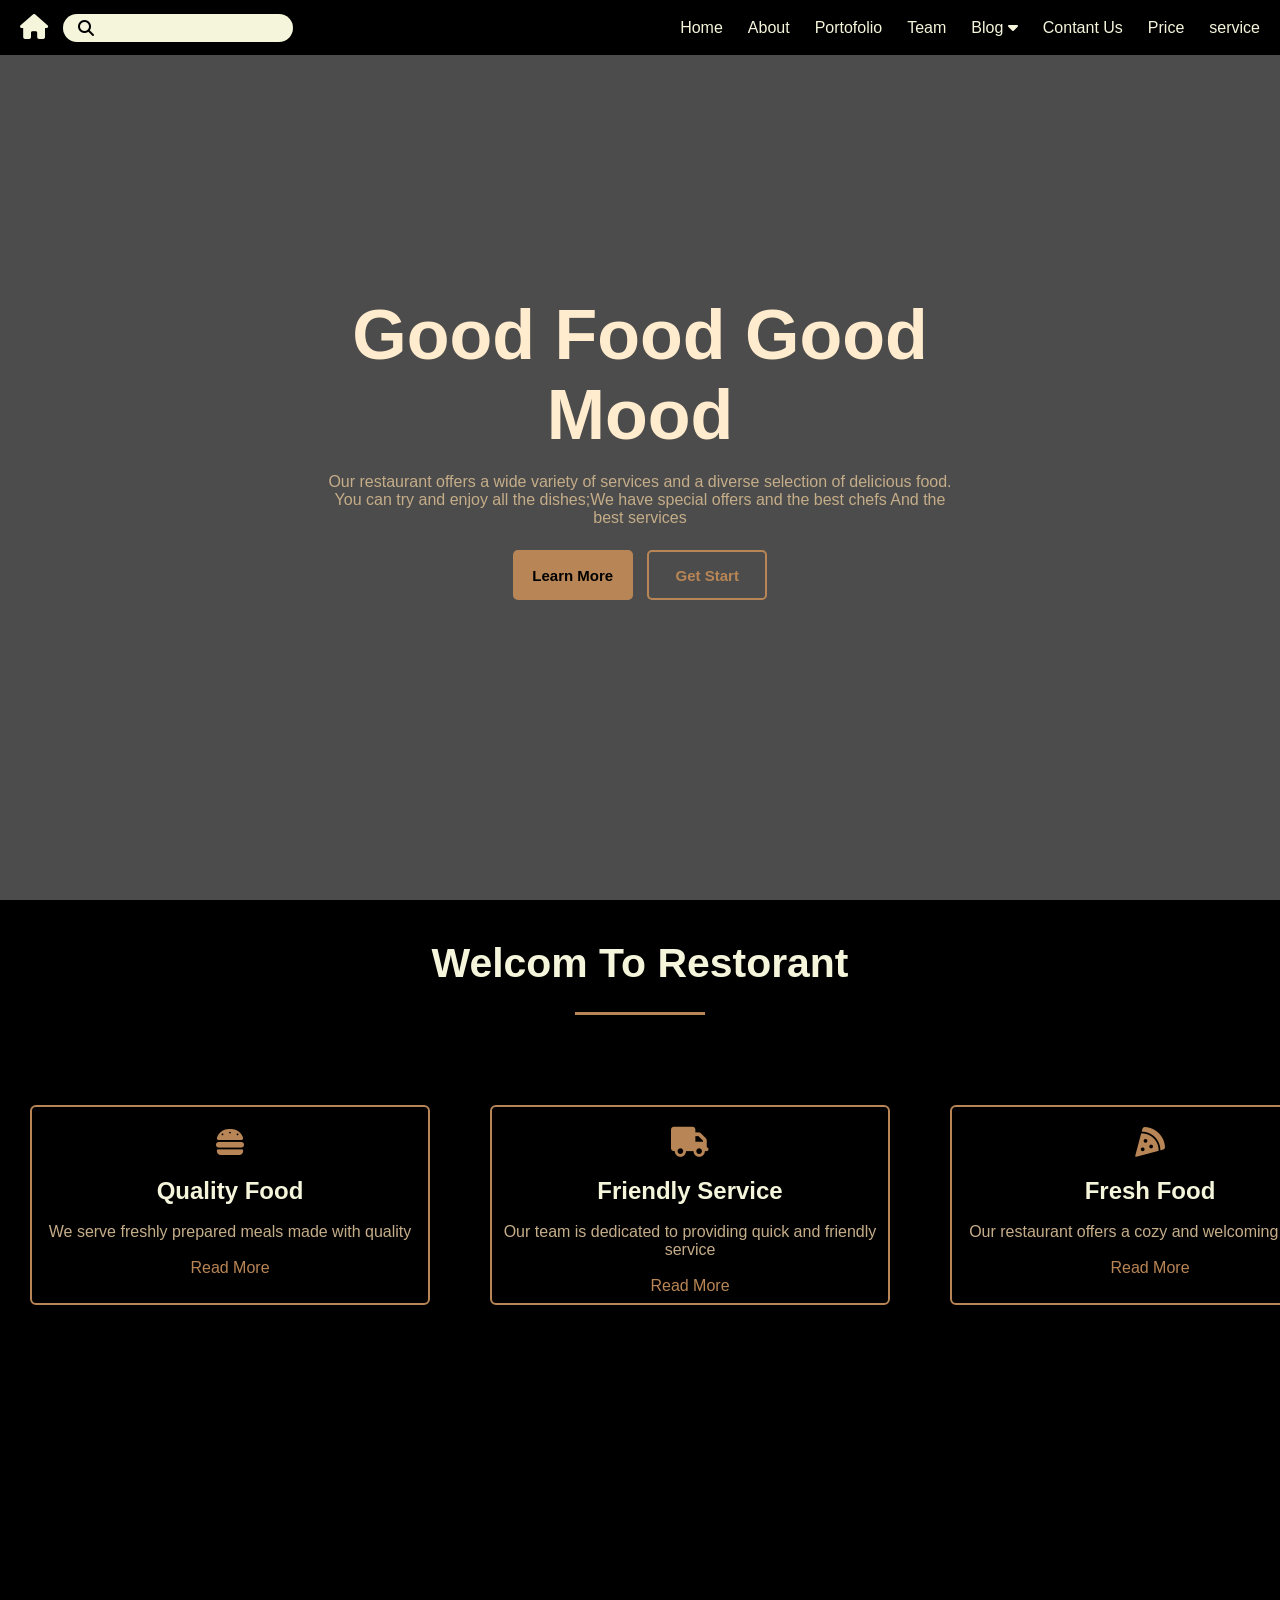
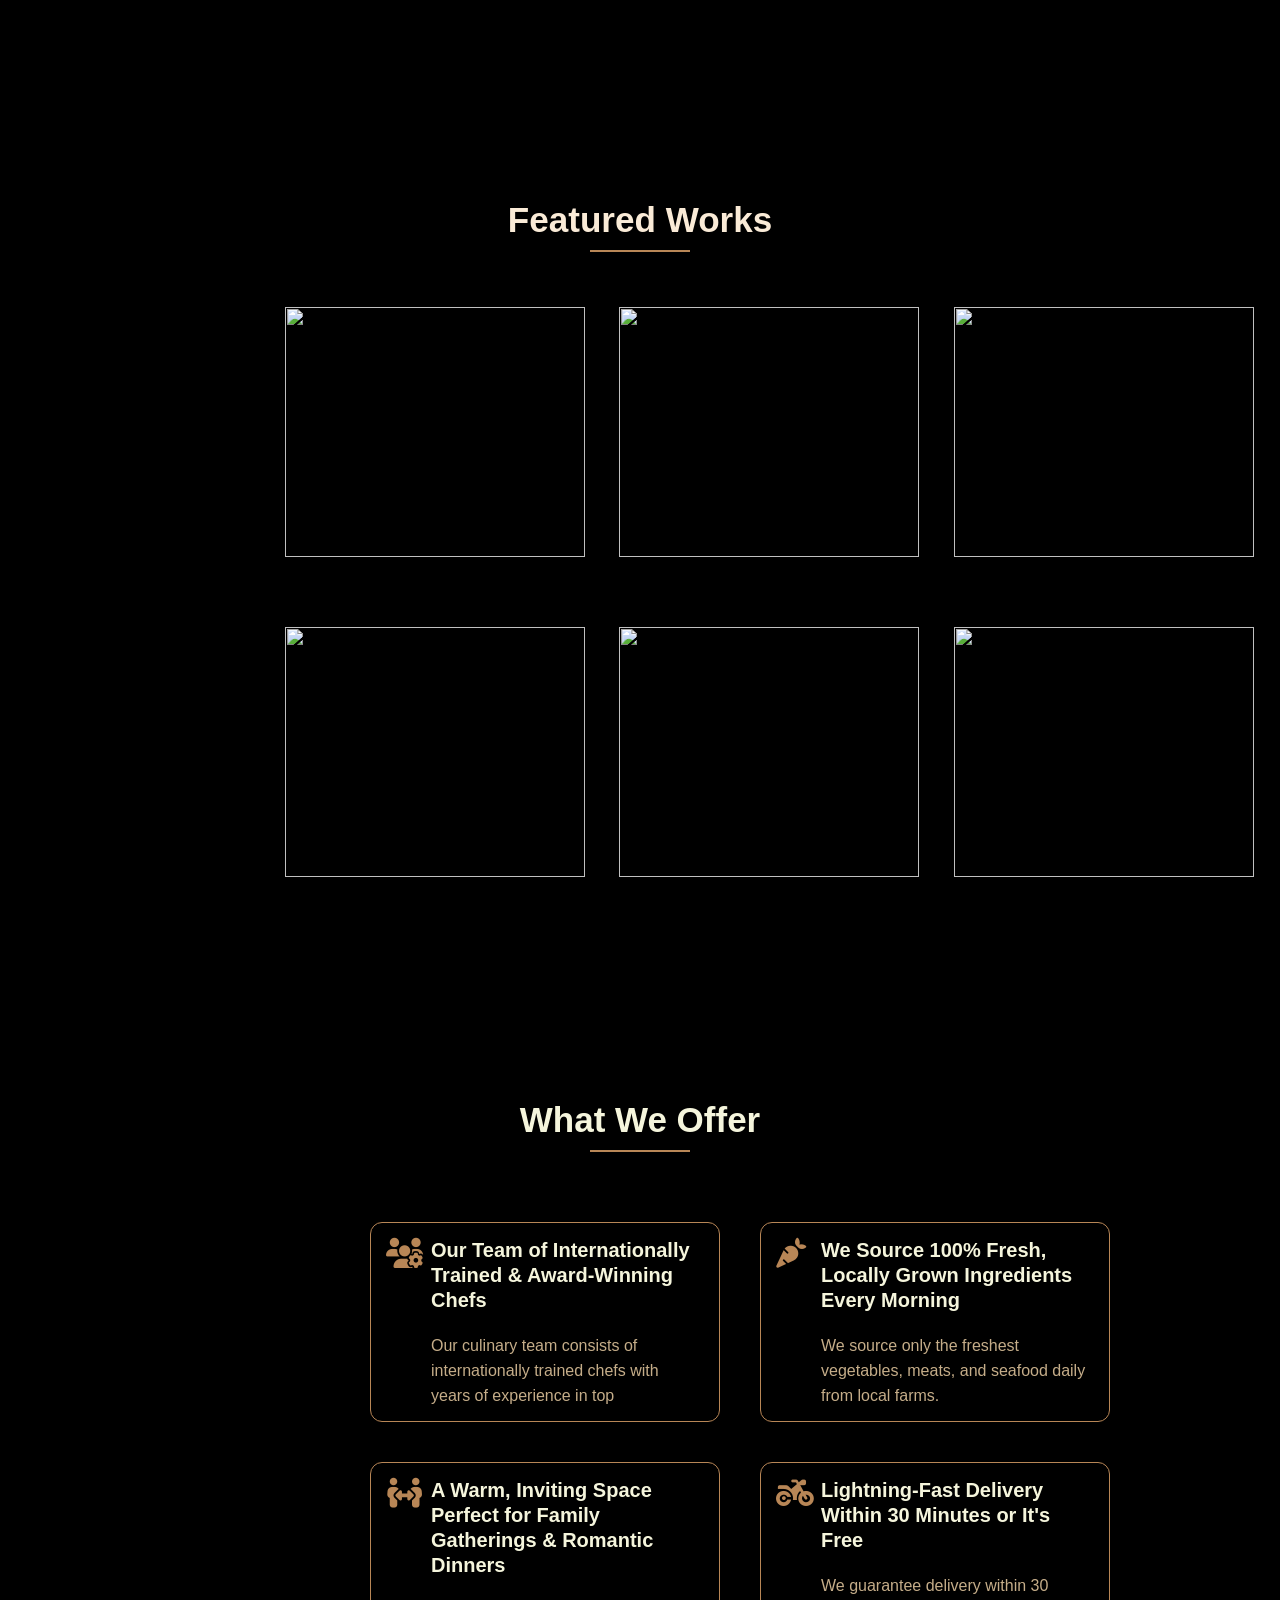
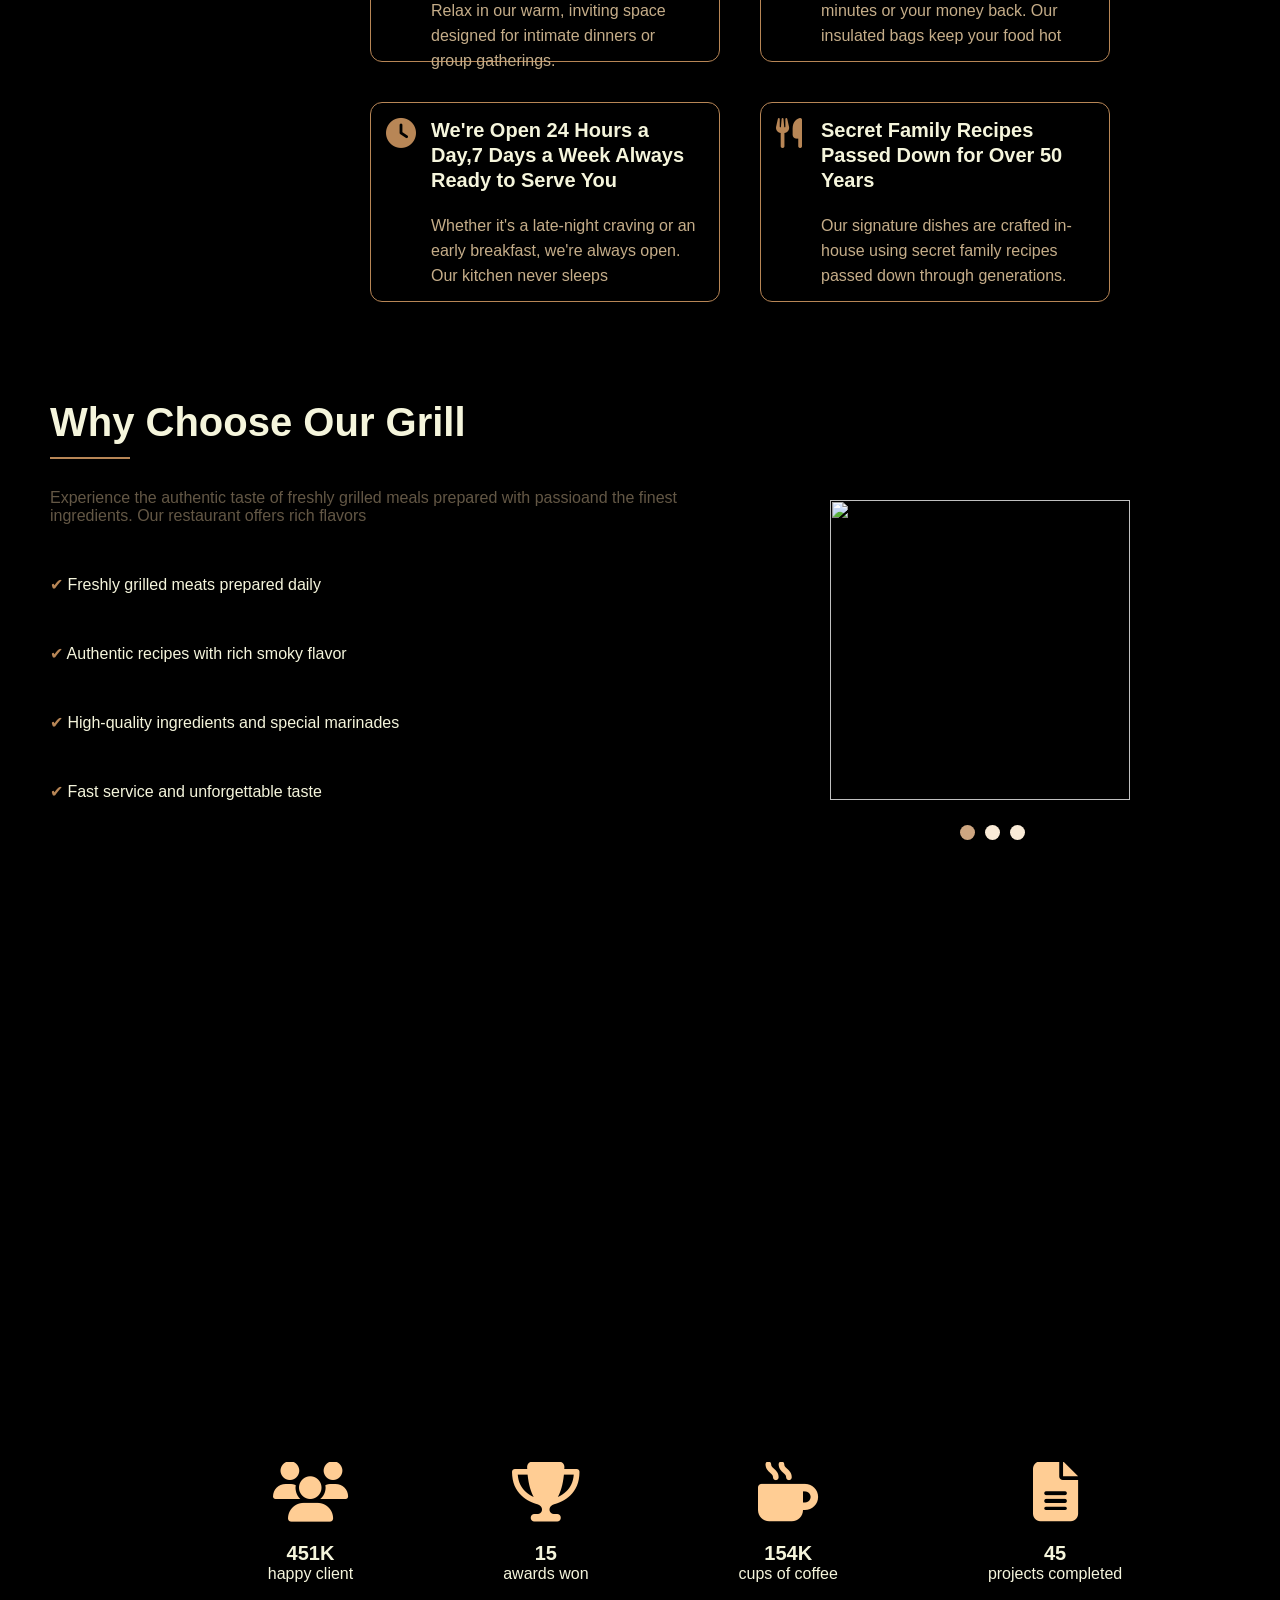
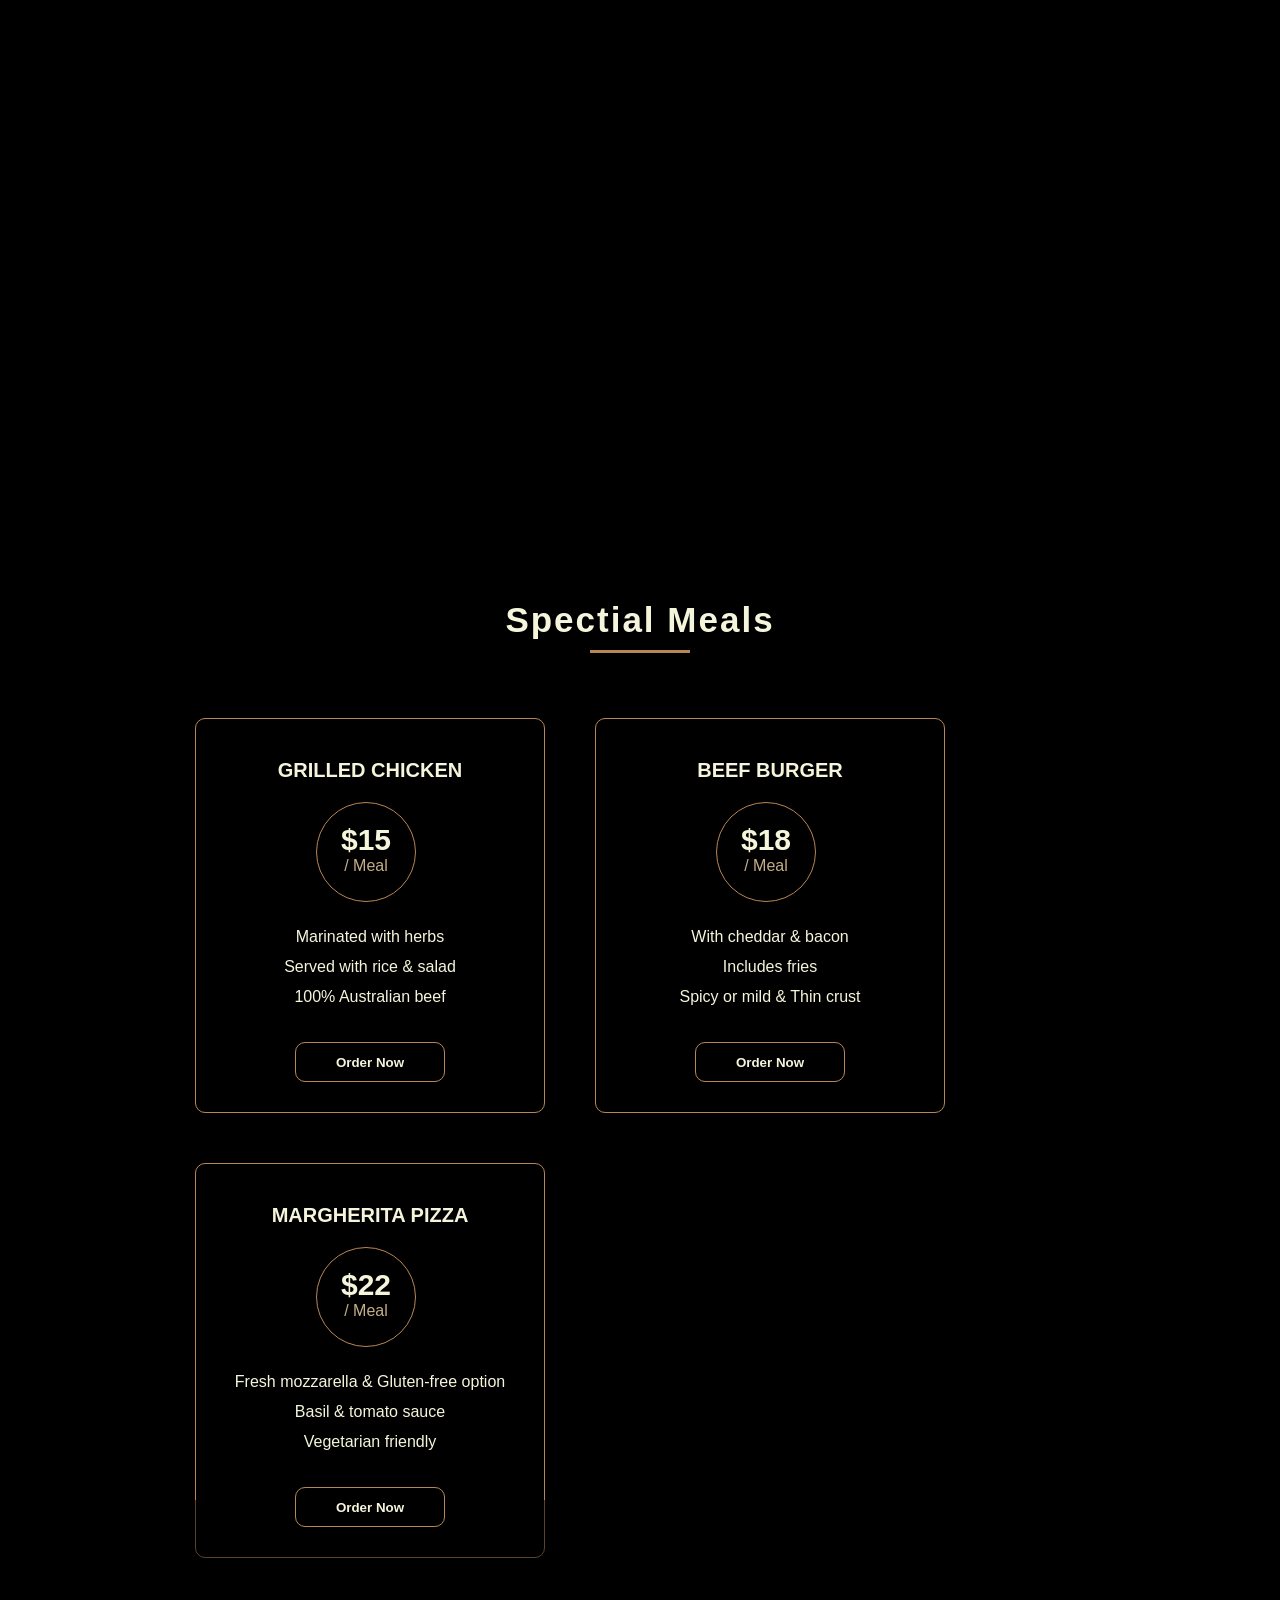
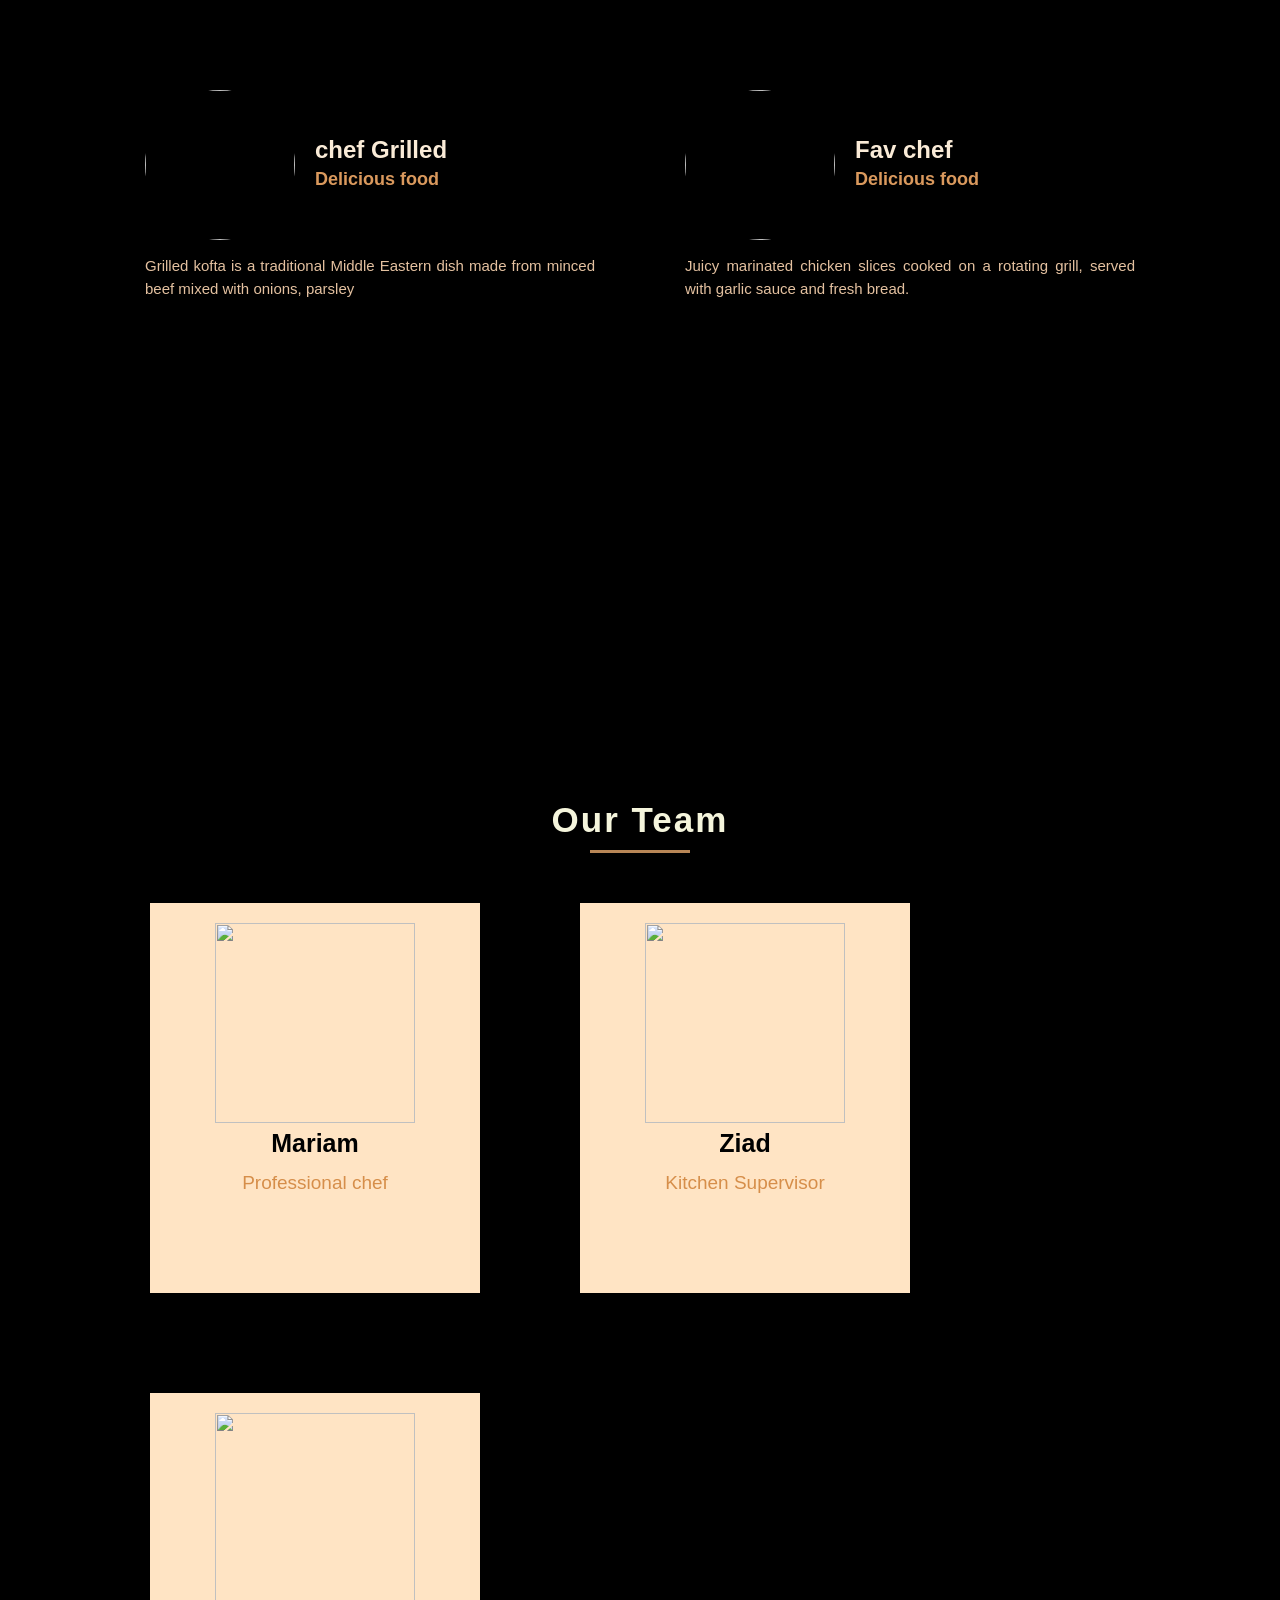
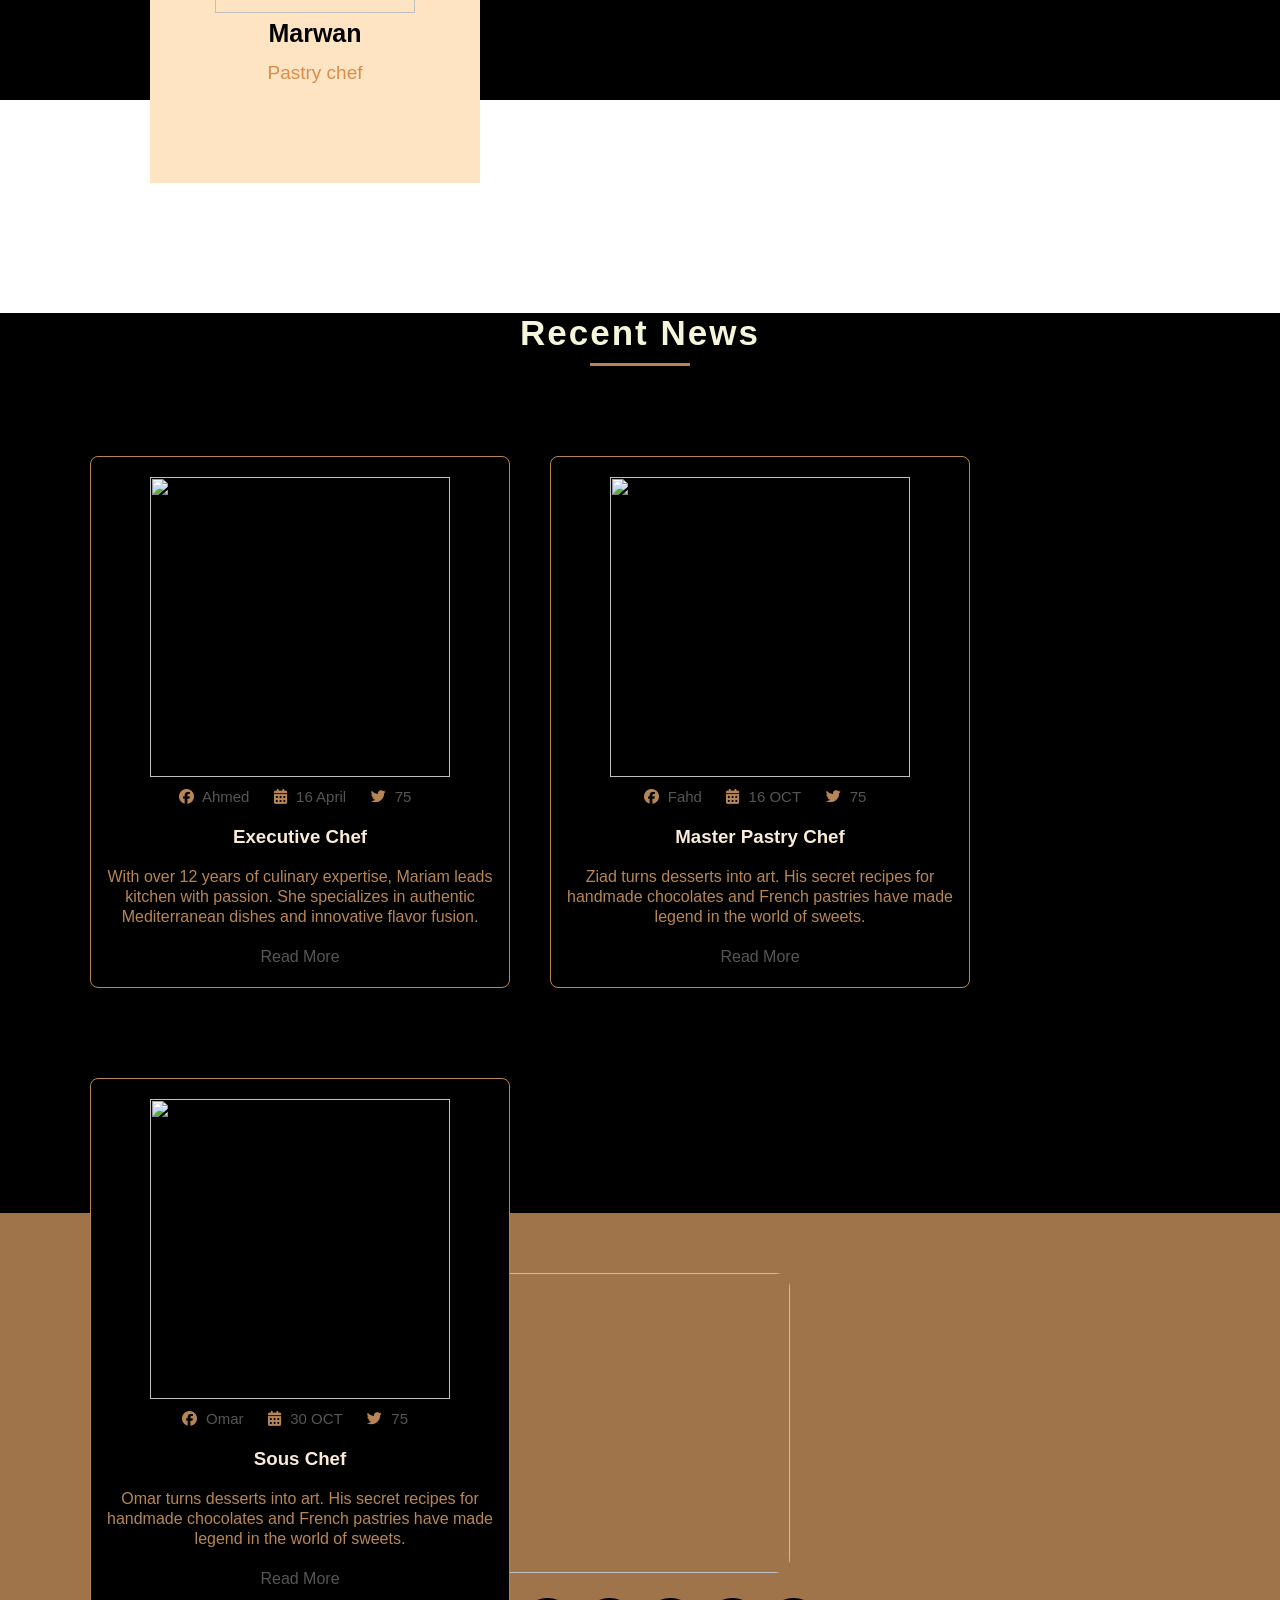
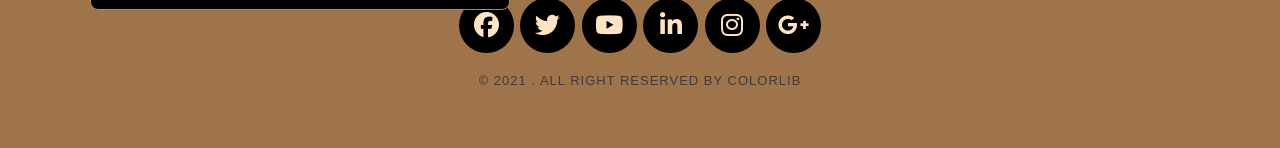
==== html.html @ d733d1db "Upload Project V.01" ====
<html>
<head>
    <meta charset="UTF-8">
    <link rel="stylesheet" href="style.css">
    <link rel="stylesheet" href="https://cdnjs.cloudflare.com/ajax/libs/font-awesome/6.5.0/css/all.min.css">
</head>
<body>
    <div class="header">
        <i id="icon-1" class="fa-solid fa-house icon1"></i>
        <div class="search-box">
            <i class="fa fa-search"></i>
            <input type="text">
        </div>          
    <ul class="ul-header">
       <li><a href="#">Home</a></li>
        <li><a href="#">About</a></li>
        <li><a href="#">Portofolio</a></li>
        <li><a href="#">Team</a></li>
        <li class="dropdown">
        <a href="#">Blog <i class="fa fa-caret-down"></i></a>
        <ul class="dropdown-menu">
            <li><a href="#">Scents History</a></li>
            <li><a href="#">Ingredients</a></li>
            <li><a href="#">Celebrity Picks</a></li>
        </ul>
        </li>
        <li><a href="#">Contant Us</a></li>
        <li><a href="#">Price</a></li>
        <li><a href="#">service</a></li>
    </ul>
    </div>         <!--/div header -->
    <!-- section-1 -->
     <div class="contaner">
        <div class="overlaye">
            <div class="contaner-heroimg">
            <h2 class="h2-heroimg">Good Food Good Mood</h2>
            <br>
            <p class="p-heroimg">Our restaurant offers a wide variety of services and a diverse selection of delicious food. You can try and enjoy all the dishes;We have special offers and the best chefs And the best services</p>
            <br>
            <button class="btn heroimg1">Learn More</button>
            <button class="btn heroimg2">Get Start</button>
       </div>     <!--/div overlaye-->
     </div>        <!--/div contaner-->
    <!-- section-2 -->
     <div class="welcom">
        <div class="welcom-h2">
        <h3>Welcom To Restorant</h3>
        </div>      <!--/div h2-->
        <div class="line"></div>
        <div class="welcom-parntes">
         <div class="welcom-Services">
            <i id="icon-welcom" class="fa-solid fa-burger"></i>
            <h2 class="welcom-Services-h2">Quality Food</h2>
            <br>
            <p class="Welcom-services-p1">We serve freshly prepared meals made with quality</p>
            <br>
            <p class="Welcom-services-p2">Read More</p>
        </div>

        <div class="welcom-Services">
            <i id="icon-welcom" class="fa-solid fa-truck"></i>
            <h2 class="welcom-Services-h2">Friendly Service</h2>
            <br>
            <p class="Welcom-services-p1">Our team is dedicated to providing quick and friendly service</p>
            <br>
            <p class="Welcom-services-p2">Read More</p>
        </div>

        <div class="welcom-Services">
            <i id="icon-welcom" class="fa-solid fa-pizza-slice"></i>
            <h2 class="welcom-Services-h2">Fresh Food</h2>
            <br>
            <p class="Welcom-services-p1">Our restaurant offers a cozy and welcoming where.</p>
            <br>
            <p class="Welcom-services-p2">Read More</p>
        </div>
        </div>    <!--/div parntes-->
     </div>         <!--/div welcom-->
     <!-- section-3 -->
    <div class="works">
        <div class="section-work-h3">
            <h3 class="work-h3">Featured Works</h3>
        </div>
        <div class="work-line"></div>
        <div class="part-work-img">
            <div class="card">
               <img class="work-img" src="../images/fod1.png">
               <div class="work-overlay">
                    <h3 class="h3">CATEGORY</h3>
                    <br>
                    <p class="work-p">Delicious food</p>
                    <br>
                    <div class="work-icon">
                         <i id="--work-icon" class="fa-regular fa-heart"></i>
                         <i  id="--work-icon" class="fa-brands fa-pinterest"></i>
                    </div>   <!--/div icon-->
               </div>        <!--/div overlay-->
             </div>          <!--/div card-->
        <div class="card">
               <img class="work-img" src="../images/fod3.png">
               <div class="work-overlay">
                    <h3 class="h3">CATEGORY</h3>
                    <br>
                    <p class="work-p">Delicious food</p>
                    <br>
                    <div class="work-icon">
                         <i id="--work-icon" class="fa-regular fa-heart"></i>
                         <i  id="--work-icon" class="fa-brands fa-pinterest"></i>
                    </div>   <!--/div icon-->
               </div>        <!--/div overlay-->
             </div>          <!--/div card-->
        <div class="card">
               <img class="work-img" src="../images/fod4.png">
               <div class="work-overlay">
                    <h3 class="h3">CATEGORY</h3>
                    <br>
                    <p class="work-p">Delicious food</p>
                    <br>
                    <div class="work-icon">
                         <i id="--work-icon" class="fa-regular fa-heart"></i>
                         <i  id="--work-icon" class="fa-brands fa-pinterest"></i>
                    </div>   <!--/div icon-->
               </div>        <!--/div overlay-->
             </div>          <!--/div card-->
            <div class="card">
               <img class="work-img" src="../images/fod10.png">
               <div class="work-overlay">
                    <h3 class="h3">CATEGORY</h3>
                    <br>
                    <p class="work-p">Delicious food</p>
                    <br>
                    <div class="work-icon">
                         <i id="--work-icon" class="fa-regular fa-heart"></i>
                         <i  id="--work-icon" class="fa-brands fa-pinterest"></i>
                    </div>   <!--/div icon-->
               </div>        <!--/div overlay-->
             </div>          <!--/div card-->
            <div class="card">
               <img class="work-img" src="../images/fod8.png">
               <div class="work-overlay">
                    <h3 class="h3">CATEGORY</h3>
                    <br>
                    <p class="work-p">Delicious food</p>
                    <br>
                    <div class="work-icon">
                         <i id="--work-icon" class="fa-regular fa-heart"></i>
                         <i  id="--work-icon" class="fa-brands fa-pinterest"></i>
                    </div>   <!--/div icon-->
               </div>        <!--/div overlay-->
             </div>          <!--/div card-->
          <div class="card">
               <img class="work-img" src="../images/fod5.png">
               <div class="work-overlay">
                    <h3 class="h3">CATEGORY</h3>
                    <br>
                    <p class="work-p">Delicious food</p>
                    <br>
                    <div class="work-icon">
                         <i id="--work-icon" class="fa-regular fa-heart"></i>
                         <i  id="--work-icon" class="fa-brands fa-pinterest"></i>
                    </div>   <!--/div icon-->
               </div>        <!--/div overlay-->
             </div>          <!--/div card-->
        </div>          <!--/div part work img-->
    </div>
    <!--section-4-->
    <div class="section-offer">
        <div class="off-tittle">
            <h3 class="off-h3">What We Offer</h3>
        </div>   
        <div class="work-line"></div>
        <div class="off-hero">
            <div class="off-div">
                <div class="ex-icon">
                <i id="off-icon" class="fas fa-carrot icon"></i>
                </div>
                <div class="ex-tex">
                <h3 class="-off-h3">We Source 100% Fresh, Locally Grown Ingredients Every Morning</h3>
                <p class="Welcom-services-p1 off">We source only the freshest vegetables, meats, and seafood daily from local farms.</p>
                </div>
            </div>
            <div class="off-div">
                <div class="ex-icon">
               <i id="off-icon" class="fas fa-users-cog"></i>
                </div>
                <div class="ex-tex">
                <h3 class="-off-h3" >Our Team of Internationally Trained & Award-Winning Chefs</h3>
                <p class="Welcom-services-p1 off">Our culinary team consists of internationally trained chefs with years of experience in top </p>
                </div>
            </div>
            <div class="off-div">
                <div class="ex-icon">
                <i id="off-icon" class="fas fa-motorcycle icon"></i>
                </div>
                 <div class="ex-tex">
                <h3 class="-off-h3">Lightning-Fast Delivery Within 30 Minutes or It's Free</h3>
                <p class="Welcom-services-p1 off">We guarantee delivery within 30 minutes or your money back. Our insulated bags keep your food hot</p>
                </div>
            </div>
            <div class="off-div">
                <div class="ex-icon">
                <i id="off-icon" class="fas fa-people-arrows icon"></i>
                </div>
                 <div class="ex-tex">
                <h3 class="-off-h3"  >A Warm, Inviting Space Perfect for Family Gatherings & Romantic Dinners</h3>
                <p class="Welcom-services-p1 off">Relax in our warm, inviting space designed for intimate dinners or group gatherings.</p>
                </div>
            </div>
            <div class="off-div">
                <div class="ex-icon">
                <i id="off-icon" class="fas fa-utensils icon"></i>
                </div>
                <div class="ex-tex">
                <h3 class="-off-h3">Secret Family Recipes Passed Down for Over 50 Years</h3>
                <p class="Welcom-services-p1 off">Our signature dishes are crafted in-house using secret family recipes passed down through generations.</p>
                </div>
            </div>
            <div class="off-div">
                <div class="ex-icon">
                <i id="off-icon" class="fas fa-clock icon"></i>
                </div>
                 <div class="ex-tex">
                <h3 class="-off-h3">We're Open 24 Hours a Day,7 Days a Week Always Ready to Serve You</h3>
                <p class="Welcom-services-p1 off">Whether it's a late-night craving or an early breakfast, we're always open. Our kitchen never sleeps</p>
                </div>
            </div>
        </div>      <!--/div hero-->
    </div>      <!--/div section-off-->
    <!-- section 5  -->
     <div class="section-5">
        <div class="why">
            <h2 class="why-h2">Why Choose Our Grill</h2>
        <div class="why-line"></div>
        </div>
        <div class="why-cont">
            <div class="div-why-p">
            <p class="why-p">Experience the authentic taste of freshly grilled meals prepared with passioand the finest ingredients. Our restaurant offers rich flavors</p>
            </div>
            <div class="div-why-ul">
            <ul class="why-ul">
                <li class="i-check"><span class="check">✔</span> Freshly grilled meats prepared daily</li>
                <li class="i-check"><span class="check">✔</span> Authentic recipes with rich smoky flavor</li>
                <li class="i-check" ><span class="check">✔</span> High-quality ingredients and special marinades</li>
                <li class="i-check"><span class="check">✔</span> Fast service and unforgettable taste</li>
            </ul>
            </div>
        </div>      <!--/div why-cont-->
        </div>    <!--/div why-cont-->
        <div class="why--img">
            <img class="why-img" src="../images/ChatGPT Image Mar 14, 2026, 04_01_32 PM.png">
            <div class="ball">
                <div class="small-pall"></div>
                <div class="small-pall"></div>
                <div id="ball-1" class="small-pall"></div>
        </div>
     </div>    <!-- /div section 5-->
     <!-- section-6 -->
 <div class="section-6">
    <div class="contaner-section-6">
        <div class="overlay-6">
        <div class="big-6">
        <div class="small-div-section-6">
            <i id="icon-6" class="fa-solid fa-users"></i>
            <h3 class="h3-6">451K</h3>
            <p class="p-6">happy client</p>
        </div>
        <div class="small-div-section-6">
           <i id="icon-6" class="fa-solid fa-trophy"></i> 
           <h3 class="h3-6">15</h3>
           <p class="p-6">awards won</p>
        </div>
        <div class="small-div-section-6">
            <i id="icon-6" class="fa-solid fa-mug-hot"></i>
            <h3 class="h3-6">154K</h3>
            <p class="p-6">cups of coffee</p>
        </div>
        <div class="small-div-section-6">
            <i  id="icon-6" class="fa-solid fa-file-lines"></i>
            <h3 class="h3-6">45</h3>
            <p class="p-6">projects completed</p>
        </div>
        </div>
        </div>      <!--overlay6-->
    </div>
 </div>     <!--/div section-6-->
<!-- section-7 -->
 <div class="section-7">
    <div class="h2-section7">
        <h2 class="--h2--section7">Spectial Meals</h2>
    </div>
    <div class="line-section7"></div>
    <div class="contaner-section7">
        <div class="div-contaner-section7">
            <div class="overlay7">
            <h3 class="h3-section7">Grilled Chicken</h3>
            <div class="price"><h4>$15</h4> <span class="span-price">/ Meal</span></div>
            <ul class="ul-section7">
                <li class="li-section7">Marinated with herbs</li>
                 <li class="li-section7">Served with rice & salad</li>
                <li class="li-section7">100% Australian beef</li>
            </ul>
            <button class="btn-section7">Order Now</button>
        </div>
        </div>

        <div class="div-contaner-section7">
            <div class="overlay7">
            <h3 class="h3-section7">Beef Burger</h3>
            <div class="price"><h4>$18 </h4><span class="span-price">/ Meal</span></div>
            <ul class="ul-section7">
                <li class="li-section7">With cheddar & bacon</li>
                <li class="li-section7">Includes fries</li>
                <li class="li-section7">Spicy or mild & Thin crust</li>
            </ul>
            <button class="btn-section7">Order Now</button>
        </div>
        </div>

         <div class="div-contaner-section7">
            <div class="overlay7">
            <h3 class="h3-section7">Margherita Pizza</h3>
            <div class="price"><h4>$22</h4><span class="span-price">/ Meal</span></div>
            <ul class="ul-section7">
                <li class="li-section7">Fresh mozzarella & Gluten-free option</li>
                <li class="li-section7">Basil & tomato sauce</li>
                <li class="li-section7">Vegetarian friendly</li>
            </ul>
            <button class="btn-section7">Order Now</button>
        </div>
        </div>
        </div>
   </div>    <!--/div section 7-->
        <!-- section 8 -->
        <div class="section-8">
            <div class="contaner-8">
                <div class="overlay-6">
                    <div class="small-div8">
                        <div class="card-header">
                        <div class="div-img">
                            <img class="img-8" src="../images/Gemini_Generated_Image_1qfexj1qfexj1qfe.png">
                        </div>
                        <div class="head-small-div8">
                            <h2 class="h2-8">chef Grilled</h2>
                            <h3 class="h3-8">Delicious food</h3>
                        </div>
                        </div>
                        <div class="p-8">
                            Grilled kofta is a traditional Middle Eastern dish made from minced beef mixed with onions, parsley
                        </div>
                    </div>    <!--small-div-8-->

                    <div class="small-div8">
                        <div class="card-header">
                        <div class="div-img">
                            <img class="img-8" src="../images/Gemini_Generated_Image_9or1se9or1se9or1.png">
                        </div>
                        <div class="head-small-div8">
                            <h2 class="h2-8">Fav chef</h2>
                            <h3 class="h3-8">Delicious food</h3>
                        </div>
                        </div>
                        <div class="p-8">
                            Juicy marinated chicken slices cooked on a rotating grill, served with garlic sauce and fresh bread.
                        </div>
                    </div>    <!--small-div-8-->
                </div> <!--overlay-->
            </div>  <!--contaner-->
         </div>            <!--/div section 8-->
<!-- /////////////////////////////////////////////////////صsection-9///////////////////////////////////////////////////////// -->
         <div class="section-9">
            <div class="h2-section7">
        <h2 class="--h2--section7">Our Team</h2>
    </div>
    <div class="line-section7"></div>

    <div class="cotaner-section-9">
        <div class="small-div-section9">
            <div class="img-section9">
                <img  src="../images/shf1.png" width="200px">
                <h3 class="h3-section9">Mariam</h3>
                <p class="p-section9">Professional chef</p>
                </div>
                <div class="big-div-icon">
                <div class="div-icon-team">
                <i id="icon-team"class="fa-brands fa-square-facebook"></i>
                </div>
                <div class="div-icon-team">
                 <i  id="icon-team"class="fa-brands fa-square-instagram"></i>
                </div>
                <div class="div-icon-team">
                <i  id="icon-team" class="fa-brands fa-linkedin"></i>
                </div>          <!--/div-icon-->
                </div>
            </div>
        
        <div class="small-div-section9">
            <div class="img-section9">
                <img src="../images/sef2.png" width="200px">
                <h3 class="h3-section9">Ziad</h3>
                <p class="p-section9">Kitchen Supervisor</p>
                </div>
                <div class="big-div-icon">
                <div class="div-icon-team">
                <i id="icon-team"class="fa-brands fa-square-facebook"></i>
                </div>
                <div class="div-icon-team">
                 <i  id="icon-team"class="fa-brands fa-square-instagram"></i>
                </div>
                <div class="div-icon-team">
                <i  id="icon-team" class="fa-brands fa-linkedin"></i>
                </div>          <!--/div-icon-->
                </div>
            </div>
        

        <div class="small-div-section9">
            <div class="img-section9">
                <img src="../images/sef3.png" width="200px">
                <h3 class="h3-section9">Marwan</h3>
                <p class="p-section9">Pastry chef</p>
                </div>
                <div class="big-div-icon">
                <div class="div-icon-team">
                <i id="icon-team"class="fa-brands fa-square-facebook"></i>
                </div>
                <div class="div-icon-team">
                <i  id="icon-team"class="fa-brands fa-square-instagram"></i>
                </div>
                <div class="div-icon-team">
                <i  id="icon-team" class="fa-brands fa-linkedin"></i>
                </div>          <!--/div-icon-->
                </div>
            </div>
            </div>
            <!-- ///////////////////////////////////sec-10///////////////////////// -->
            <div class="section-10">
                <div class="space">
                 <div class="h2-section7">
                    <h2 class="--h2--section7">Recent News</h2>
                 </div>
                <div class="line-section7"></div>
                </div>
                <div class="contner10">
                <div class="smalldiv-section10">
                    <div class="img-section10">
                        <img src="../images/chef-cooking-kitchen-while-wearing-professional-attire.jpg" width="300px"> </div>
                    <div class="line-content">
                        <span class="item">
                        <i class="fa-brands fa-facebook"></i>
                        Ahmed
                        </span>
                        <span class="item">
                        <i class="fa-solid fa-calendar-days"></i>
                         16 April
                        </span>
                        <span class="item">
                        <i class="fa-brands fa-twitter"></i>
                        75
                        </span>
                        </div>      
                    <h3 class="h3-div10">Executive Chef</h3>
                    <p class="bio-text"> With over 12 years of culinary expertise, Mariam leads kitchen with passion. 
                    She specializes in authentic Mediterranean dishes and innovative flavor fusion.
                    </p>
                    <p class="read">Read More</p>
                    </div>       <!--smalldiv-section10-->
                    <div class="smalldiv-section10">
                    <div class="img-section10">
                        <img src="../images/portrait-man-smiling-kitchen.jpg"width="300px"> </div>
                    <div class="line-content">
                        <span class="item">
                        <i class="fa-brands fa-facebook"></i>
                        Fahd
                        </span>
                        <span class="item">
                        <i class="fa-solid fa-calendar-days"></i>
                         16 OCT
                        </span>
                        <span class="item">
                        <i class="fa-brands fa-twitter"></i>
                        75
                        </span>
                        </div>      
                    <h3 class="h3-div10">Master Pastry Chef</h3>
                    <p class="bio-text">Ziad turns desserts into art. His secret recipes for handmade chocolates 
                    and French pastries have made legend in the world of sweets.
                    </p>
                    <p class="read">Read More</p>
                    </div>       <!--smalldiv-section10-->
                     <div class="smalldiv-section10">
                    <div class="img-section10">
                        <img src="../images/end.png" width="300px"> </div>
                    <div class="line-content">
                        <span class="item">
                        <i class="fa-brands fa-facebook"></i>
                        Omar
                        </span>
                        <span class="item">
                        <i class="fa-solid fa-calendar-days"></i>
                         30 OCT
                        </span>
                        <span class="item">
                        <i class="fa-brands fa-twitter"></i>
                        75
                        </span>
                        </div>      
                    <h3 class="h3-div10">Sous Chef</h3>
                    <p class="bio-text">Omar turns desserts into art. His secret recipes for handmade chocolates 
                    and French pastries have made legend in the world of sweets.
                    </p>
                    <p class="read">Read More</p>
                    </div>       <!--smalldiv-section10-->
                    </div>  <!--contner10-->
            </div>           <!--/div section-10-->
<!-- //////////////////////////////////////////////////section-11//////////////////////// -->
        <div class="end-of-section">
            <div class="final-div">
            <img  class="final" src="../images/final.png" width="300px">
            <br>
            <div class="big-final-div-icon">
            <div class="div-icon-final">
            <i id="final-icon" class="fa-brands fa-facebook"></i></div>
            <div class="div-icon-final">
            <i  id="final-icon"class="fa-brands fa-twitter footer-icon"></i></div>
            <div class="div-icon-final">
            <i  id="final-icon" class="fa-brands fa-youtube footer-icon"></i></div>
            <div class="div-icon-final">
            <i  id="final-icon" class="fa-brands fa-linkedin-in footer-icon"></i></div>
            <div class="div-icon-final">
            <i  id="final-icon"class="fa-brands fa-instagram footer-icon"></i></div>
            <div class="div-icon-final">
            <i  id="final-icon" class="fa-brands fa-google-plus-g footer-icon"></i></div>
            </div>
            <p class="final-p">© 2021 . all right reserved by colorlib</p>
            </div>
        </div>
    </body>
</html>
---- style.css ----
*{
    margin:0;
    padding: 0;
    box-sizing: border-box;}
body{
font-family: 'Franklin Gothic Medium', 'Arial Narrow', Arial, sans-serif;}
.search-box{
    display: flex;
    align-items: center;
    padding: 6px 15px;
    border-radius: 25px;
    background-color:beige;
    width: 230px;
    margin-right: 20px;}
.search-box i{
color: #000;
margin-right: 10px;}
.search-box input{
border: none;
outline: none;
background-color:beige;
width: 100%;
font-size: 14px;}
.header{
    width: 100%;
    height: 55px;
    background-color:black;
    display: flex;
    align-items: center;
    padding: 0 20px;
    position: fixed;
    top: 0;
    left: 0;
    z-index: 1000;}
#icon-1 {
    font-size: 25px;
    color: beige;          
    margin-right: 15px;     }
.ul-header{
    list-style: none;
    display: flex;
    gap: 25px;
    margin-left: auto;}
li{
   margin: 0;
    float: none;
    margin-top:0;
    color: beige;
    font-size: 16px;
    cursor: pointer;}
.ul-header li a {
    color: beige;
    text-decoration: none;
    font-size: 16px;
    position: relative;
    padding-bottom: 5px;
    transition: color 0.3s;}
 .ul-header  li a::after {
    content: '';
    position: absolute;
    bottom: 0;
    left: 0;
    width: 0%;
    height: 2px;
    background-color: bisque;
    transition: width 0.3s ease;}
.ul-header li a:hover::after {
    width: 100%;}
.dropdown {
    position: relative;}
.dropdown-menu {
    position: absolute;
    top: 100%; 
    left: 0;
    background-color: black; 
    list-style: none;
    min-width: 160px;
    padding: 10px 0;
    border-radius: 5px;
   display: none; 
    z-index: 999;}
.dropdown:hover .dropdown-menu {
    display: block;}
.dropdown-menu li {
    padding: 8px 15px;
    width: 100%;}
.dropdown-menu li a {
    color: blanchedalmond; 
    font-size: 14px;
    display: block;
    transition: 0.2s;}
.dropdown-menu li a:hover {
        padding-left: 5px; }
/* ////////////////////////////////////////////////////////////////// */
.contaner{
    width: 100%;
    height: 100vh;
    background-image: url(../images/fod2.png);
    background-repeat: no-repeat;
    position: relative;
    background-size: cover;}
.overlaye{
    position:absolute;
    background-color: rgba(0, 0, 0, 0.7);
    height: 100vh;
    width: 100%;
    position: relative;}
.contaner-heroimg{
    position: absolute;
    top: 50%;
    left: 50%;
    transform: translate(-50%,-50%);
    text-align: center;}
.h2-heroimg{ color:blanchedalmond ;
    font-weight: bold;
    font-size: 70px;}
.p-heroimg{
    color: rgb(197, 173, 137);}
.btn{
    height: 50px;
    width: 120px;
    font-size: 15px;
    border-radius: 5px;
    margin:5px;
    font-weight: bold;}
.heroimg1{
    background-color: rgb(184, 134, 86);
    border: none;}
.heroimg2{
    background: none;
    border: 2px solid rgb(184, 134, 86);
    color:rgb(184, 134, 86) ;}
.btn:hover{
    opacity:0.7;
    cursor: pointer;}
/* ////////////////////////////////////////////////////////////////////////////////// */
.welcom{
    background-color: #000;
    height: 100vh;}
.welcom-h2{
    color:beige ;
    font-size: 35px;
    text-align: center;
   padding: 40px;}
.line{
    height: 3px;
    background-color:rgb(184, 134, 86) ;
    width: 130px;
    margin: auto;
    margin-top: -15px;}
.welcom-parntes{
    overflow: auto;
    margin: auto;
    width: 1380px;
    margin-top: 60px;}
.welcom-Services{
    background-color: black;
    width: 400px;
    height: 200px;
    float: left;
    margin: 30px;
    text-align: center;
    padding-top: 20px;
    border: 2px solid rgb(184, 134, 86);
    border-radius: 6px;
    position: relative;}
#icon-welcom{
    font-size: 30px;
    color:rgb(184, 134, 86);}
.welcom-Services:hover #icon-welcom{
    color:beige;}
.welcom-Services:hover .Welcom-services-p1 {
    color: #000;}
.welcom-Services:hover .Welcom-services-p2{
    color: antiquewhite;}
.welcom-Services-h2{
    padding-top: 20px;
    color: beige;}
.Welcom-services-p1{
    color: rgb(197, 173, 137);}
.Welcom-services-p2{
    color:rgb(184, 134, 86);}
.welcom-Services::after {
    content: "";
    width: 0;
    height: 0;
    top: 0;
    left: 0;
    position: absolute;
    background-color:rgb(184, 134, 86);
    opacity: 0.5;
    transition: width 1s, height 1s;   }
.welcom-Services:hover::after{
    width: 100%;
    height: 100%;}
.welcom-Services:hover{
    border: 2px solid black;
    border-radius: 2px;}
.welcom-Services #icon-welcom,
.welcom-Services .welcom-Services-h2,
.welcom-Services .Welcom-services-p1,
.welcom-Services .Welcom-services-p2 {
    position: relative;
    z-index: 2;  }
.welcom-Services::after {
    z-index: 1;  }
/* ///////////////////////////////////////////////////////////////////////////////////////////////// */
.works{
    width: 100%;
    height: 100vh;
    background-color:black ;}
.section-work-h3{
    color: antiquewhite;
    font-size: 30px;
    text-align: center;}
.work-line{
    width: 100px;
    height: 1.8px;
    margin: auto;
    background-color:rgb(184, 134, 86) ;
   margin-top: 10px;}
.part-work-img{
    width: 80%;
    margin-left: 250px;
    margin-top: 20px;}
.work-img{
    width: 300px;
    height: 250px;
    margin:20px;}
.card{
    position: relative;
    width: 300px;
    display: inline-block;
    margin: 15px;}
.card .work-img{
    width: 100%;
    display:block;}
.work-overlay{
    position: absolute;
    top: 0;
    left: 0;
    width: 100%;
    height: 100%;
    background-color: rgba(0,0,0,0.6);
    color: beige;
    display: flex;
    flex-direction: column;
    justify-content: center;
    align-items: center;
    text-align: center;
    opacity: 0;
    transition: 0.4s;
    margin-left: 20px;}
.h3{
    font-size: 30px;}
.card:hover .work-overlay{
    opacity: 1;}
.card:hover .work-overlay{
    opacity: 1;}
.work-icon{
    margin-top: 10px;}
.work-icon #--work-icon{
    background: beige;
    color: black;
    padding: 8px;
    border-radius: 5px;}
/* /////////////////////////////////////////////////// */
.section-offer{
    height: 100vh;
    width: 100%;
    background-color: black;}
.off-h3{
    text-align: center;
    color: beige;
    font-size: 35px;}
.off-hero{
    margin-top: 50px;
    overflow: auto;
    margin-right: 150px;}
.off-div{
    background-color:black;
    border: 1px solid rgb(184, 134, 86);
    border-radius: 12px;
    width: 350px;
    float:right;
    height: 200px;
    margin: 20px;
    position: relative;}
#off-icon{ padding: 15px;
    font-size: 30px;
    color: rgb(184, 134, 86);}
.ex-tex{
    margin-left: 60px;
    margin-top: -45px;
    margin-right: 20px;
    line-height: 25px;}
.-off-h3{
    font-size: 20px;
    color: beige;}
.off{
   padding-top: 20px;}
.off-div::after{
    width: 0;
    top: 0;
    left: 0;
    height: 0;
    content: "";
    position: absolute;
     background-color:rgb(184, 134, 86);
    opacity: 0.5;
    transition: width 1s, height 1s;  
    z-index: 1; }
.off-div:hover::after{
    width: 100%;
    height: 100%;}
.off-div .ex-icon #off-icon,
.off-div .ex-tex .-off-h3,
.off-div .ex-tex .Welcom-services-p1 .off{
    position: relative;
    z-index: 2;  }
.off-div:hover #off-icon{
    color: antiquewhite;}
.off-div:hover .-off-h3{
    color: antiquewhite;}
.off-div:hover .Welcom-services-p1,
.off-div:hover .off {        color:black;}
.off-div .Welcom-services-p1.off {
    position: relative;
    z-index: 2;}
/* ////////////////////////////////////////////////// */
.section-5{
    width: 100%;
    height: 100vh;
    background-color: black;
    overflow: auto;}
.why-h2{
    color:beige;
    font-size: 40px;}
.why-line{
    width: 80px;
    height: 2px;
    background-color:rgb(184, 134, 86) ;
    margin-top: 12px;}
.why{
    margin-left: 50px;}
.div-why-p{
    color:rgb(197, 173, 137) ;
    margin-left:50px ;
    margin-top: 30px;
    width: 700px;
    opacity: 0.5;}
.check{
    color:rgb(184, 134, 86) ;}
.why-ul{
    list-style: none;}
.i-check{
    margin: 50px;}
.why--img{
    float: right;
    margin-top: -800px;
    margin-right: 100px;}
.why-img{
    width: 300px;
    height: auto;
    margin-right: 50px;}
.ball{
    margin-right: 150px;
    margin-top: 20px;}
#ball-1{
    background-color:rgb(206, 166, 129) ;}
.small-pall{
  background-color: antiquewhite;
    width: 15px;
    height: 15px;
    border-radius: 50%;
    float: right;
    margin: 5px;}
.small-pall:hover{background-color: #a0744b;}
/* //////////////////////////////////////////////////////////////////// */
.section-6{
    width: 100%;
    height: 100%;
 background-color: #000;}
.contaner-section-6{
    width: 100%;
    height: 60%;
   background-image: url(../images/fod15.png);   
   background-attachment: fixed;
   background-size: cover;
   position: relative;}
.big-6{
    overflow: auto;
    text-align: center;
   position: absolute;
   top: 30%;
   margin-right: 40px;}
.overlay-6{
    position: absolute;
    top: 0;
    left: 0;
    width: 100%;
    height: 100%;
    position: absolute;
    background-color: rgba(0, 0, 0, 0.5); }
.small-div-section-6{
    float: left;
    margin-left: 150px;}
#icon-6{
   font-size: 60px;
   padding-bottom: 20px;
   color: #ffcd94;}
.h3-6{
    font-size: 20px;
    color: beige;}
.p-6{
    color:beige;}
/* ////////////////////////////////////////section-7-//////////////////////////////////////////////// */
.section-7{
    width: 100%;
    height: 100vh;
    background-color: black;}
.--h2--section7{
    color: beige;
    font-size: 35px;
    letter-spacing: 2px;
    text-align: center;}
.line-section7{
    width: 100px;
    height: 3px;
    background-color:rgb(184, 134, 86) ;
    margin: auto;
    margin-top: 10px;}
.contaner-section7{
    background-color:black;
    overflow: auto;
    margin-left: 170px;
    margin-top: 40px;
    width: 80%;
    height: auto;  }
.div-contaner-section7{
    width:350px ;
   background-color: black;
    float: left;
    margin: 25px;
    color: beige;
    border :1.5px solid rgb(184, 134, 86);
    text-align: center;
    border-radius: 10px;  
    position: relative;  
   overflow: hidden;}
.div-contaner-section7 .overlay7{
    position: relative;
    z-index: 2;}
.div-contaner-section7::after{
  content: "";                    
  position: absolute;
  top: 0;
  left: 0;
  width: 100%;
  height: 0;                     
  background-color: rgba(184, 134, 86, 0.8); 
  opacity: 0.5;
  transition: height 0.5s ease;
  z-index: 1;           }
.div-contaner-section7:hover::after{
    height: 100%;}
.div-contaner-section7:hover .price{
    border: 2px solid black;}
.ul-section7{
    list-style: none;
    margin-top: 20px;
    line-height: 30px;}
.h3-section7{
    text-transform: uppercase;
    padding-top: 40px;
    font-size: 20px;}
.price{
    width: 100px;
    height: 100px;
    border-radius: 50%;
    padding-top:20px;
    text-align: center;
    margin-left: 120px;
    border: 1.5px solid  rgb(184, 134, 86);
    margin-top: 20px;}
h4{
    font-size: 30px;}
.span-price{
    color:  rgb(197, 173, 137);}
.btn-section7{
    width: 150px;
    height: 40px;
    font-weight: bolder;
    background-color: #000;
    border: 1.5px solid rgb(184, 134, 86);
    border-radius: 10px;
    color: beige;
    margin: 30px;}
/* ////////////////////////////////////////////////////////////////////////////////////////// */
.section-8{
    height: 100vh;
    width: 100%;
    background-color: #000;}
.overlay-6 {
    display: flex;
    justify-content:center; 
    gap: 40px; 
    align-items: center;
    height: 100%;
    width: 100%;}
.contaner-8{
    width: 100%;
    height: 60%;
    background-image: url(../images/fod8.png);
    background-attachment: fixed;
    background-size: cover;
    position: relative;
   overflow: auto;}
.small-div8 {
    width: 500px;
    margin-top: 50px;
    padding: 25px;
    box-sizing: border-box;}
.card-header {
    display: flex;
    align-items: center; 
    gap: 20px; 
    margin-bottom: 15px; }
.img-8 {
    height: 150px; 
    width: 150px;
    border-radius: 50%;
    object-fit: cover;}
.h2-8, .h3-8 {
    margin: 0;}
.h2-8{
    color: antiquewhite;}
.h3-8 {
    font-size: 18px;
    margin: 5px 0;
    color: rgb(218, 153, 93);}
.p-8 {
    line-height: 1.5; 
    text-align: justify;
    font-size: 15px;
    color:  rgb(228, 193, 160);}
/* /////////////////////////////////////////////////////////////////////////////////////////////////// */
.section-9{
    height: 100vh;
    width: 100%;
    background-color: #000;}
#icon-team{
    color:blanchedalmond;
    font-size: 20px;
    background-color:transparent;
    z-index: 11;
    padding: 10px;
    display: block;}
    
.small-div-section9{
    position: relative;
    float: left;
    margin: 50px;
   background-color:bisque;
    width: 330px;
    height: 390px;}
.small-div-section9::after{
    content: "";
    position: absolute;
    top:0;
    left: 0;
    width: 100%;
    height: 0;
    background-color:rgb(184, 134, 86) ;
    opacity: 0.4;
    z-index: 5; 
    transition: 0.5s;}
.small-div-section9:hover::after{
    height: 100%;}
.cotaner-section-9{
    overflow: auto;
    margin-left: 100px;}
.img-section9{
    text-align: center;
    padding-top: 20px;}
.div-icon-team{
    margin: 0;
    padding: 0;
    text-align: center;
    background-color: black;
    display: block;    }
.big-div-icon{
   position: absolute;
    top: 20px;   
    right: 65px; 
    margin-top: 0;
    background-color: black;
    visibility: hidden;
    z-index: 10;
    line-height: 0;}
.small-div-section9:hover .big-div-icon{
    visibility: visible;}
.p-section9{
    line-height: 40px;
    font-size: 19px;
   color: rgb(214, 142, 74);}
.h3-section9{
    line-height: 40px;
    font-weight: bold;
    font-size: 25px;}
/* ///////////////////////////////////////////////////////////////////// */
.section-10{
    width: 100%;
    height: 100vh;
    background-color: black;}
.space{
    margin-top: 80px;}
.smalldiv-section10{
    background-color:black;
    border:1.5px solid #b88656;
    border-radius: 8px;
    width: 420px;
    line-height: 20px;
    margin-top: 90px;
    text-align: center;
    float: left;
    margin-left: 40px;
    position: relative;}
.smalldiv-section10::after{
    content: "";
    position: absolute;
    width: 100%;
    height: 0;
    top:0;
    left: 0;
    background-color:rgb(184, 134, 86) ;
    opacity: 0.4;
    z-index: 5; 
    transition: 0.5s;}
.smalldiv-section10:hover::after{
    height: 100%;}
.img-section10 img ,.item ,.item i,.h3-div10,.bio-text,.read{
    position: relative;
    z-index: 6;}
.img-section10{
    text-align: center;
    margin-top: 20px;}
.contner10{
    overflow: auto;
    margin-left: 50px;}
.line-content{
    margin: 20px;
    margin-left: 10px;}
.line-content {
    text-align: center;
    margin-top: 10px;}
.item {
    display: inline-block; 
    margin: 0 10px;        
    font-size: 15px;       
    color: #555;}
.item i {
    margin-right: 5px;     
    color: #b88656;    }
.h3-div10{
    margin-bottom: 20px;
    color: antiquewhite;}
.bio-text{
    color: #b88656;
    position: 20px;}
.read{
    color: #555;
    margin-bottom: 20px;
    margin-top: 20px;}
.smalldiv-section10:hover .read{
    color:black;}
.smalldiv-section10:hover .bio-text {color: rgb(244, 211, 161);}
.smalldiv-section10:hover .item i{
    color:antiquewhite}
.smalldiv-section10:hover .h3-div10{
    color:#000;}
/* ////////////////////////////////////////////////////////////// */
.end-of-section {
    background-color:#a0744b;
    padding: 60px 0;           
    text-align: center;       }
.final {
    border-radius: 15px;       
    margin-bottom: 25px;       }
.big-final-div-icon {
    margin-bottom: 20px;
    display: block;           }
.div-icon-final {
    display: inline-block;     
    margin: 0 1px;            }
#final-icon {
    display: inline-block;
    width: 55px;              
    height: 55px;
    line-height: 55px;         
    background-color: black; 
    color: bisque;               
    border-radius: 50%;        
    font-size: 25px;          
    cursor: pointer;}
#final-icon:hover {
    background-color: #3d3b3b; }
.final-p {
    color: #3d3b3b;
    font-size: 13px;
    text-transform: uppercase; 
    letter-spacing: 1px;    
    margin-top: 15px;}
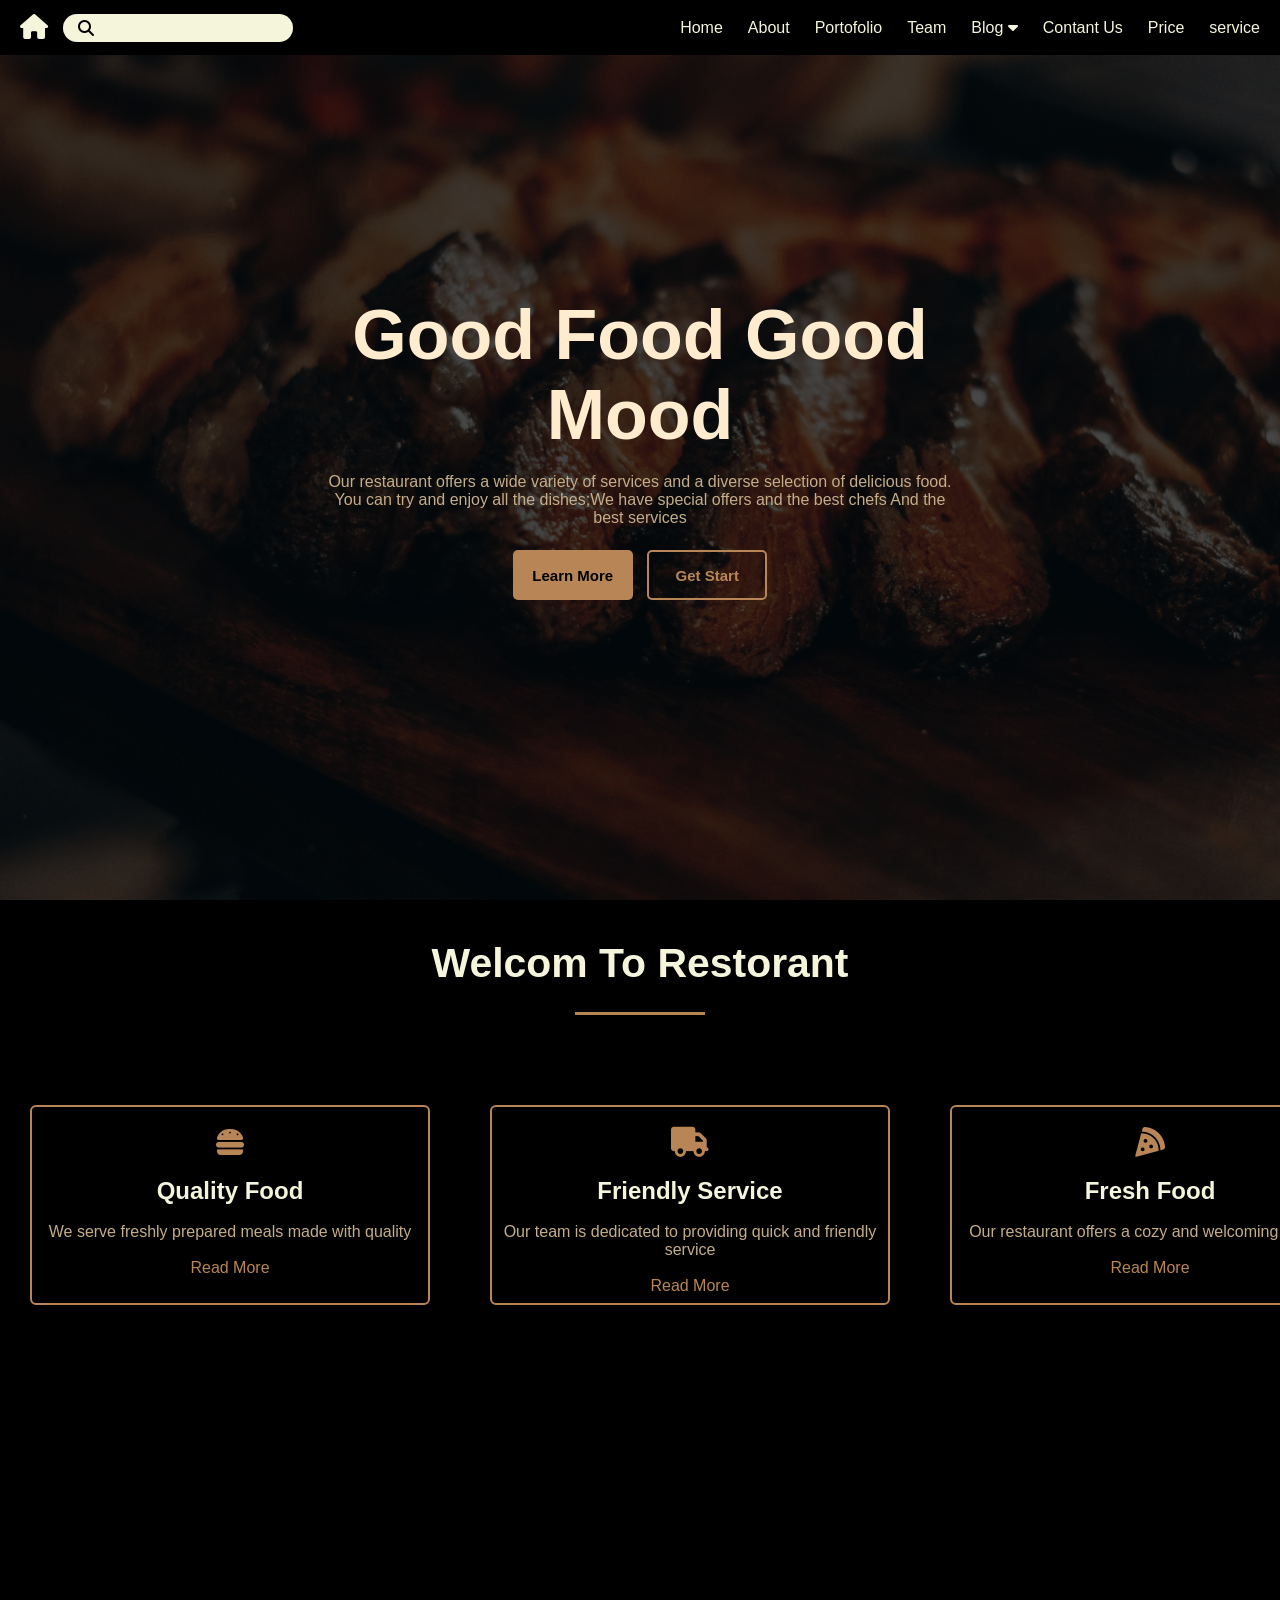
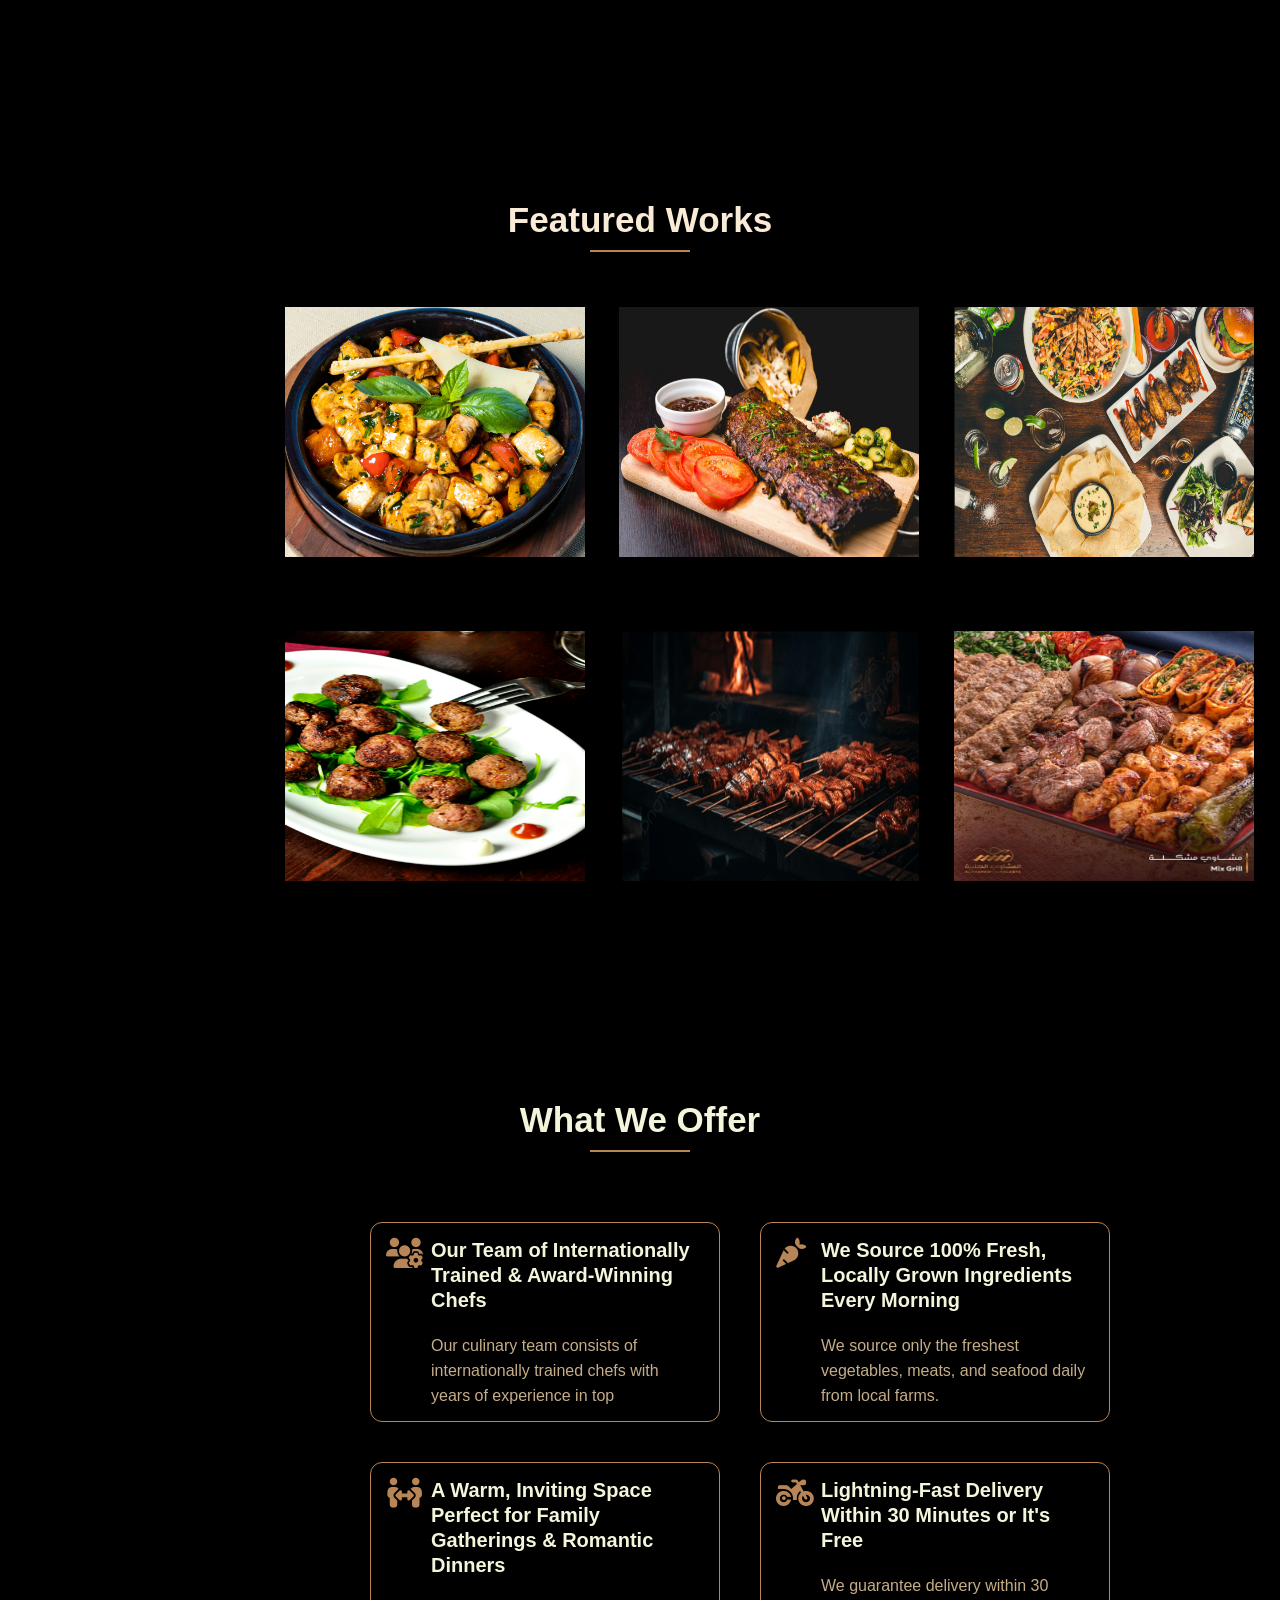
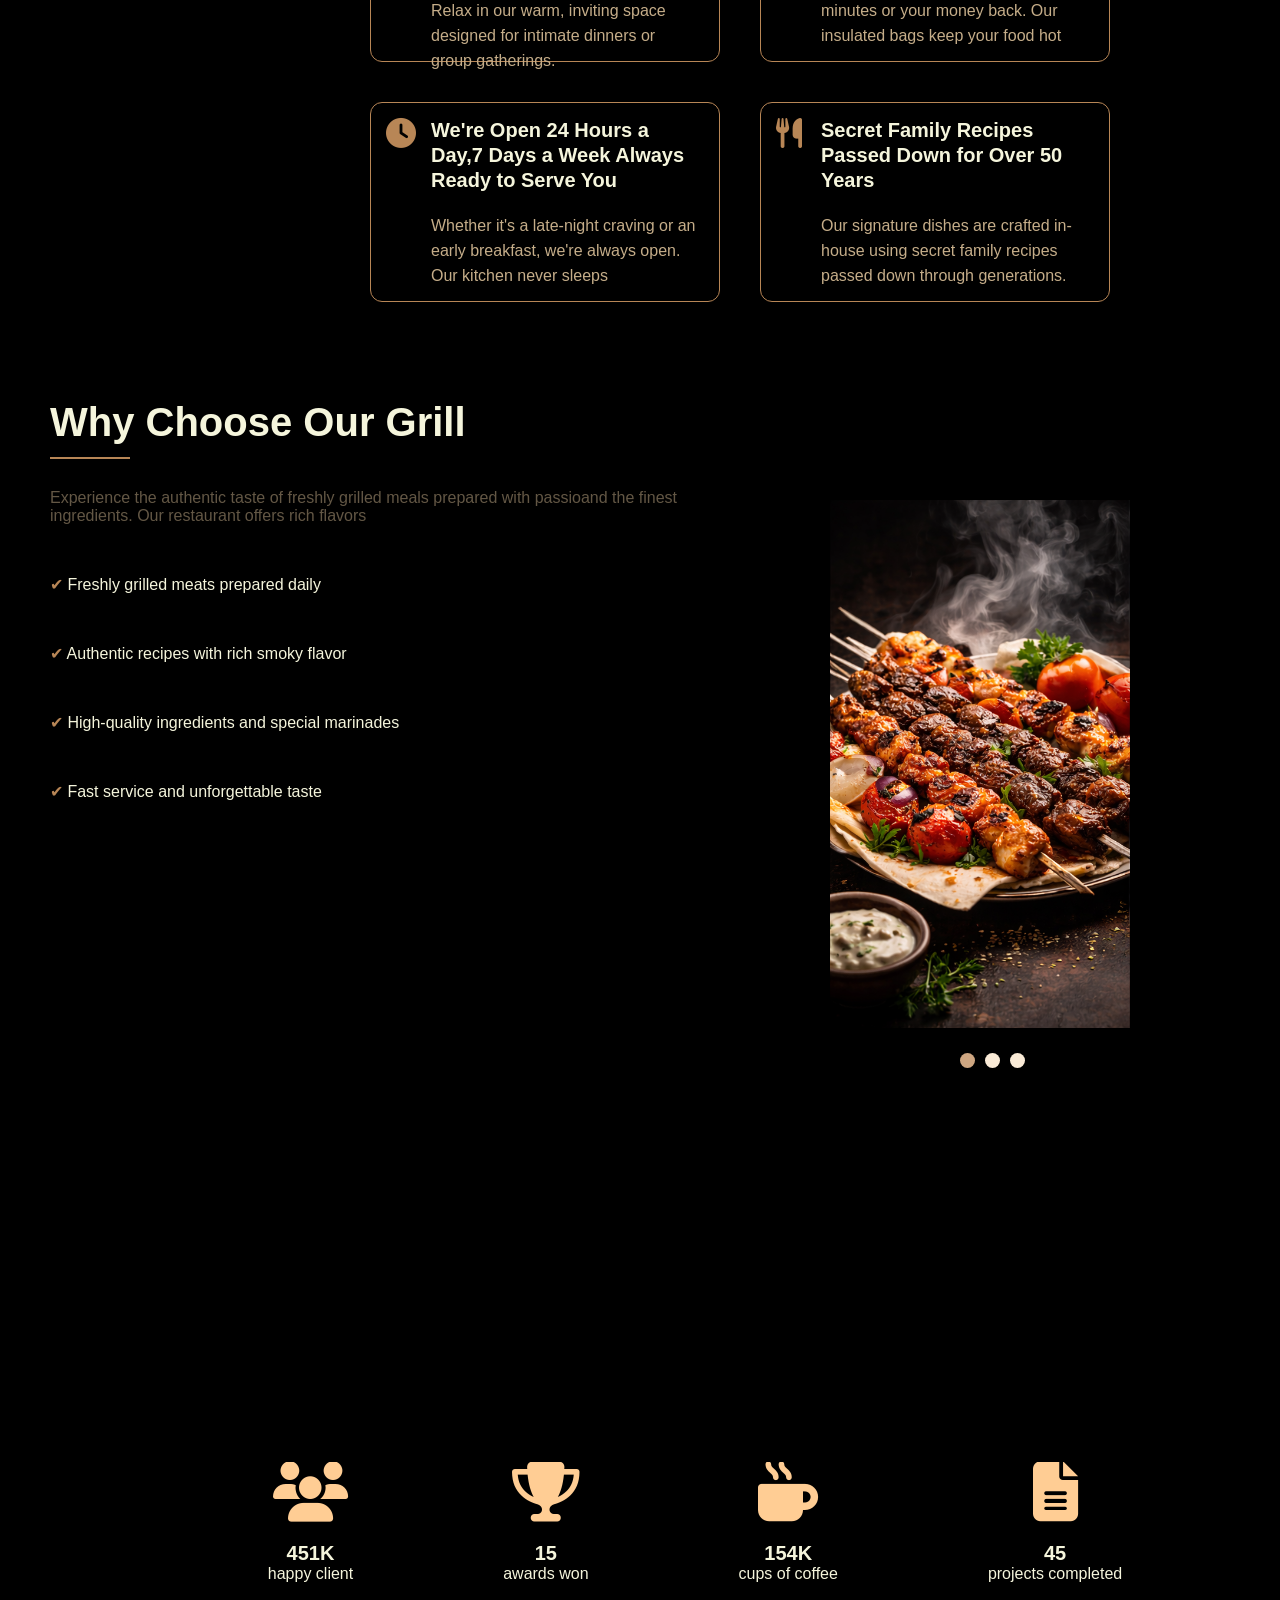
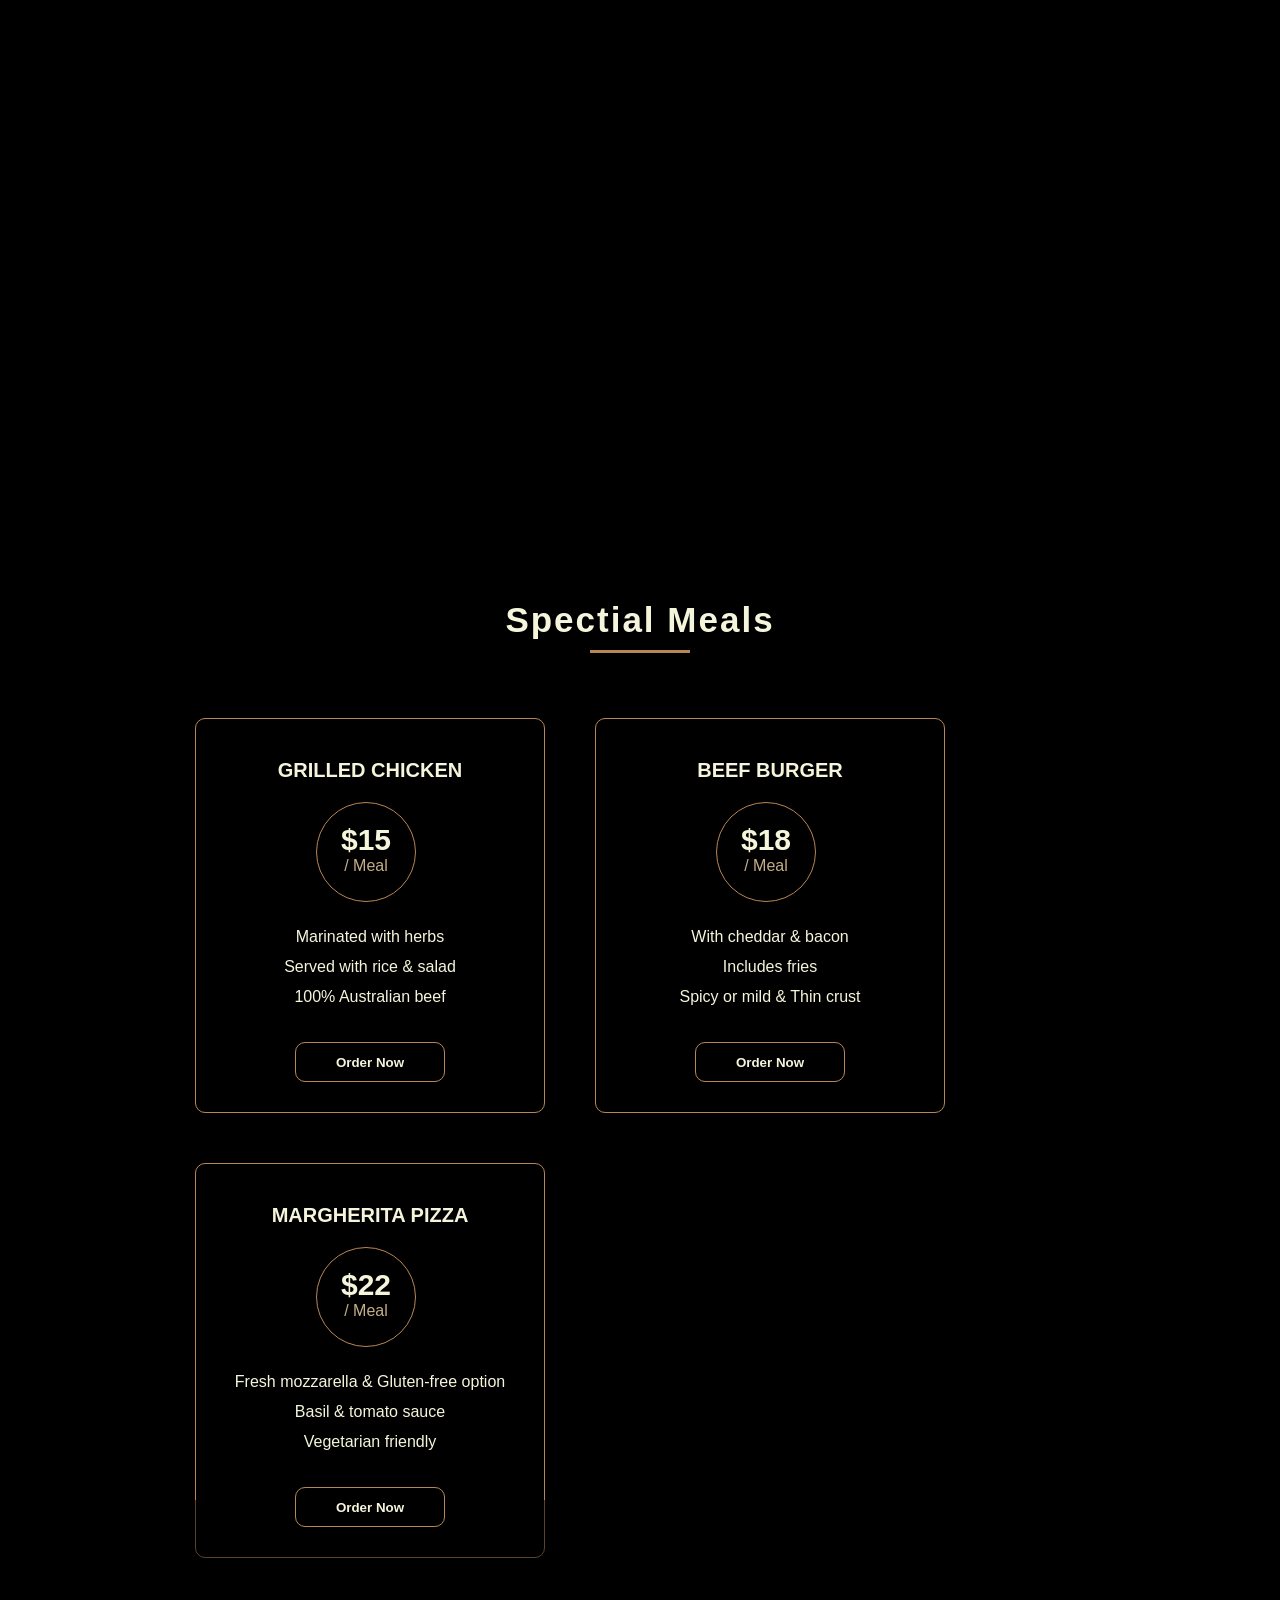
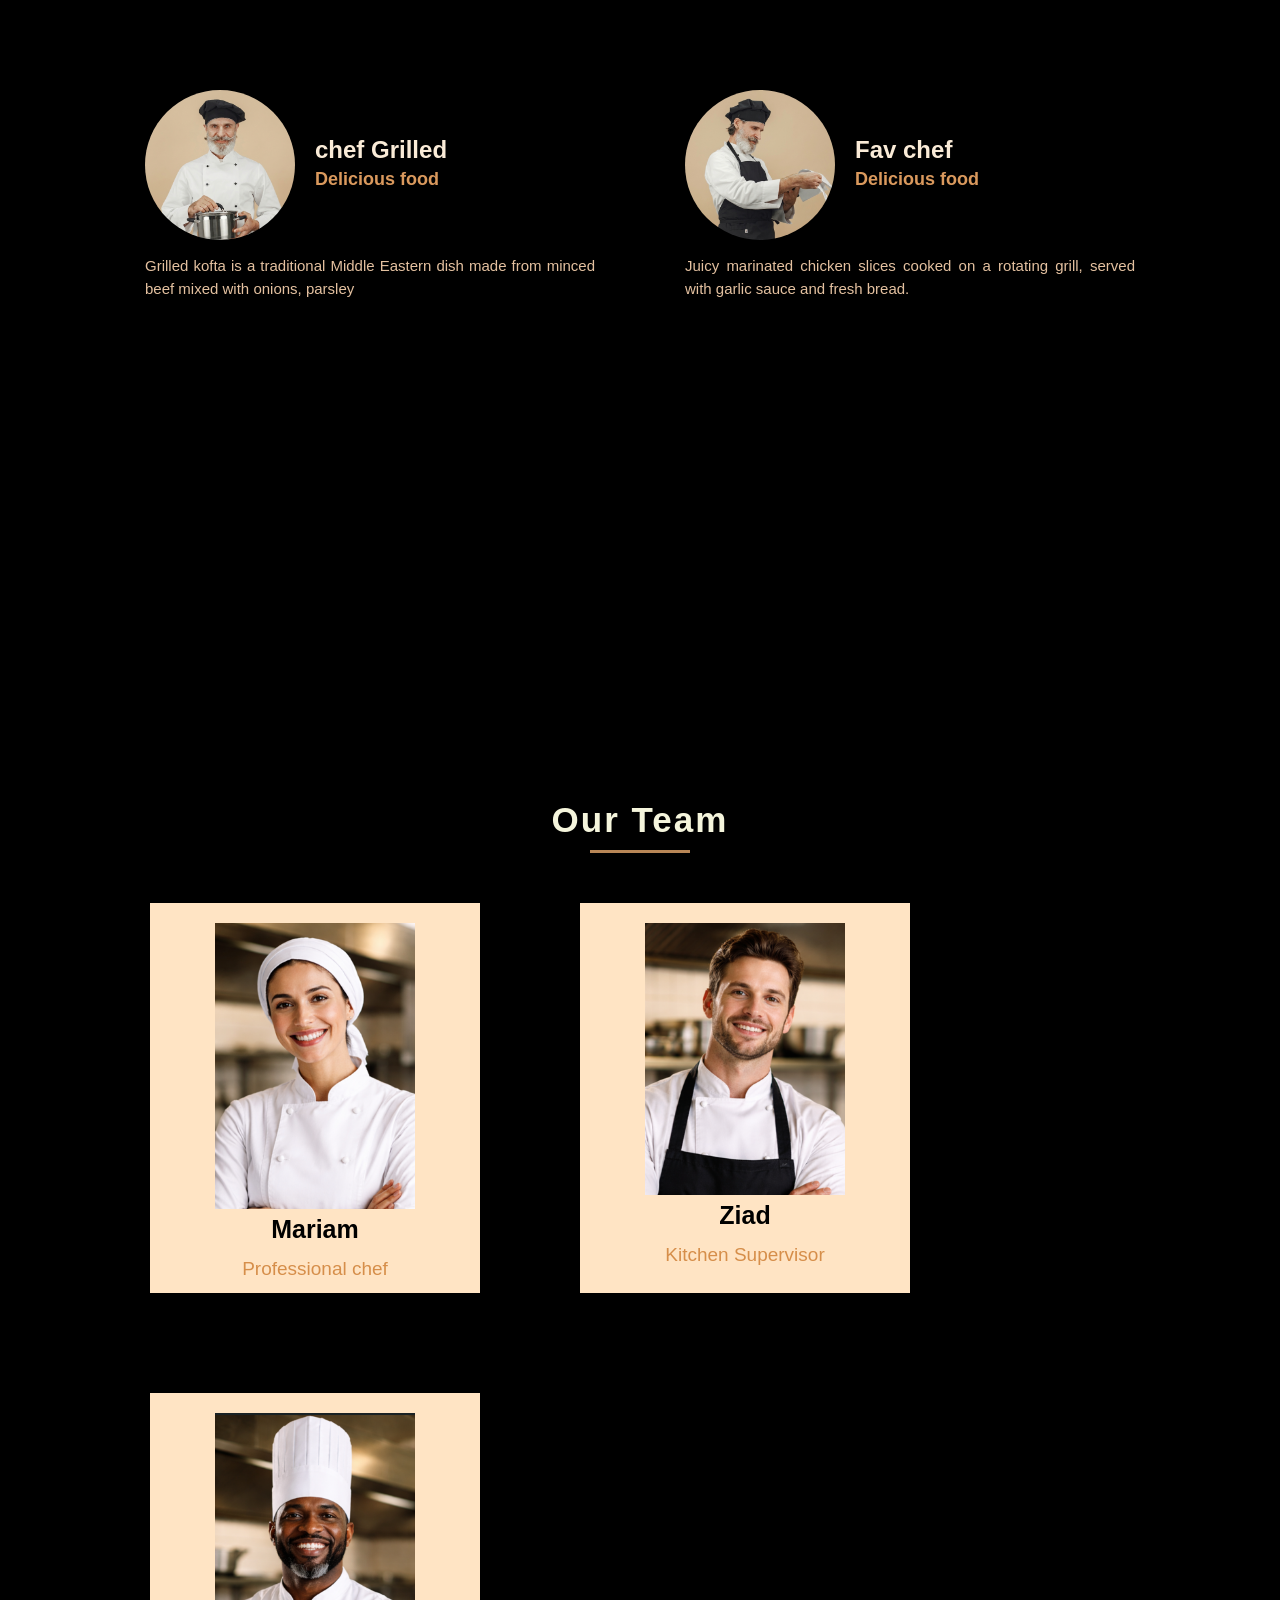
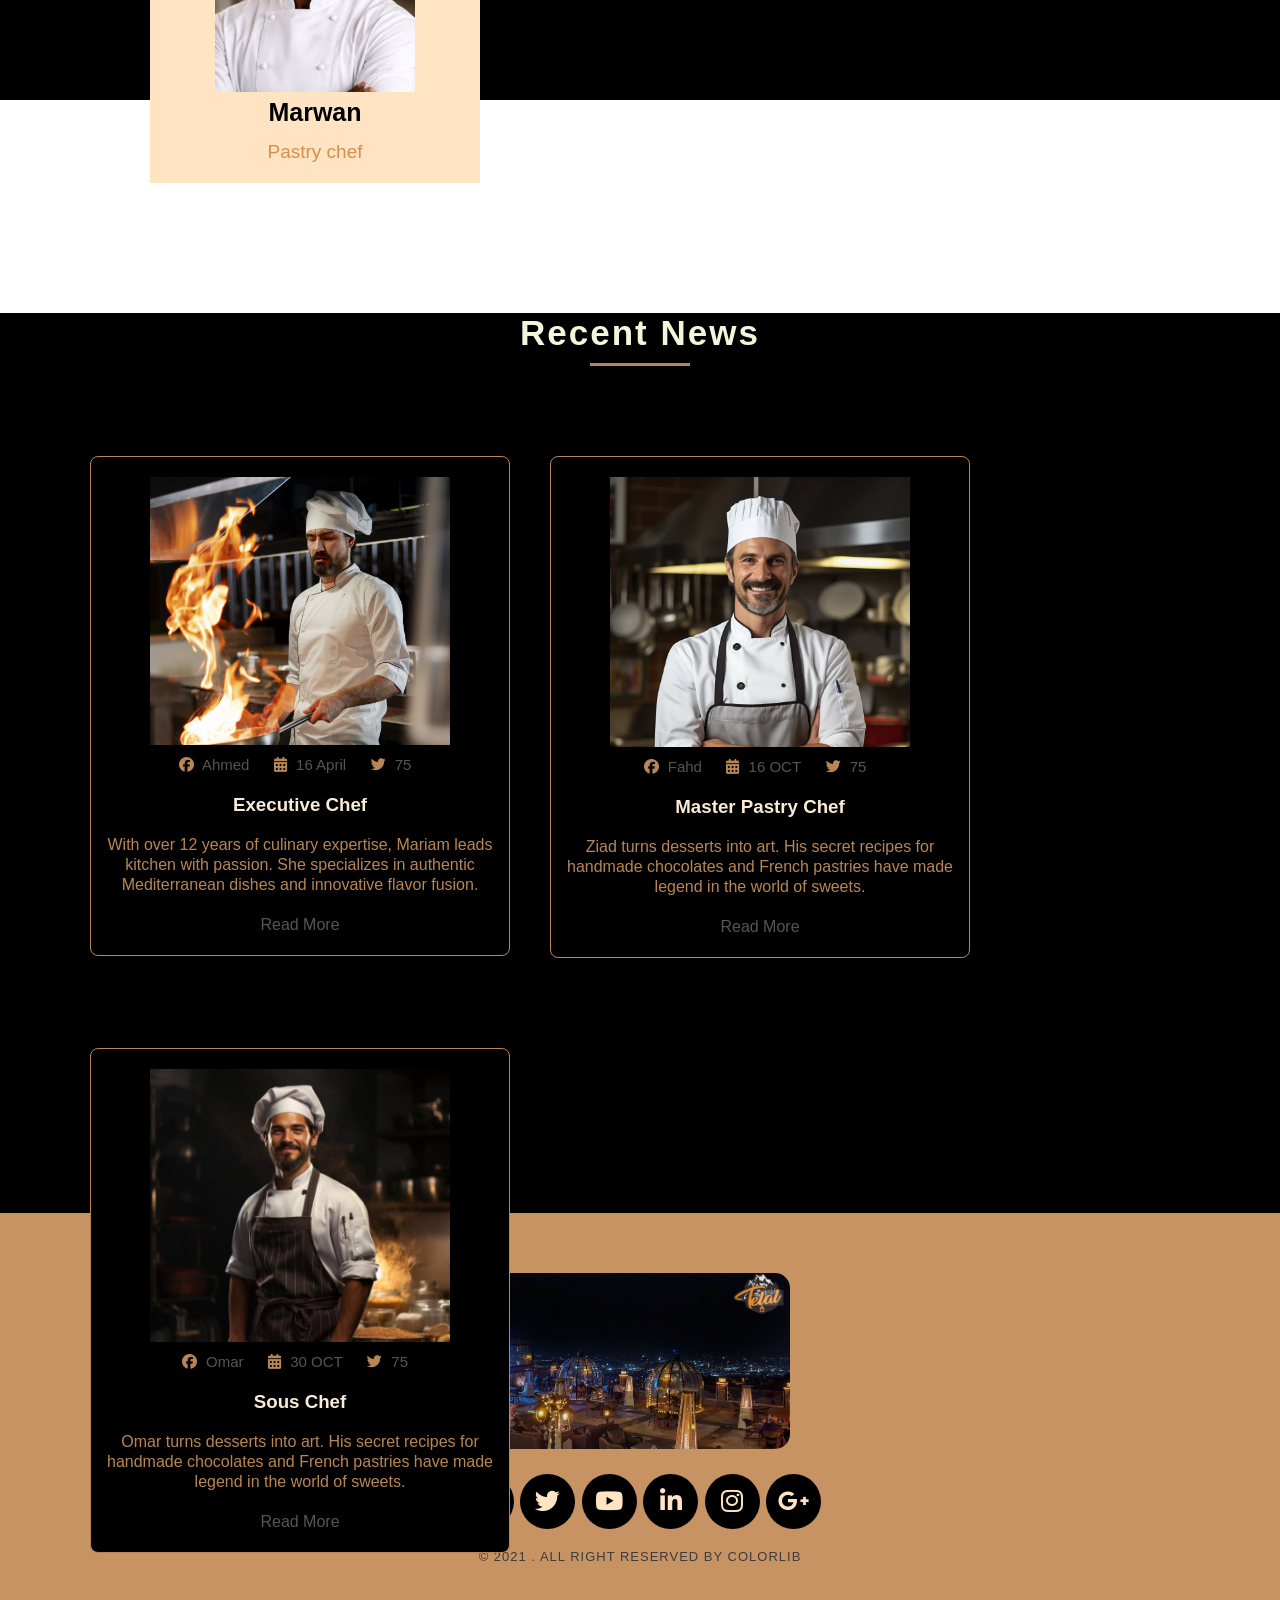
==== commit 75e8ef05: "Add images folder" ====
--- a/html.html
+++ b/html.html
@@ -84,7 +84,7 @@
         <div class="work-line"></div>
         <div class="part-work-img">
             <div class="card">
-               <img class="work-img" src="../images/fod1.png">
+               <img class="work-img" src="images/fod1.png">
                <div class="work-overlay">
                     <h3 class="h3">CATEGORY</h3>
                     <br>
@@ -97,7 +97,7 @@
                </div>        <!--/div overlay-->
              </div>          <!--/div card-->
         <div class="card">
-               <img class="work-img" src="../images/fod3.png">
+               <img class="work-img" src="images/fod3.png">
                <div class="work-overlay">
                     <h3 class="h3">CATEGORY</h3>
                     <br>
@@ -110,7 +110,7 @@
                </div>        <!--/div overlay-->
              </div>          <!--/div card-->
         <div class="card">
-               <img class="work-img" src="../images/fod4.png">
+               <img class="work-img" src="images/fod4.png">
                <div class="work-overlay">
                     <h3 class="h3">CATEGORY</h3>
                     <br>
@@ -123,7 +123,7 @@
                </div>        <!--/div overlay-->
              </div>          <!--/div card-->
             <div class="card">
-               <img class="work-img" src="../images/fod10.png">
+               <img class="work-img" src="images/fod10.png">
                <div class="work-overlay">
                     <h3 class="h3">CATEGORY</h3>
                     <br>
@@ -136,7 +136,7 @@
                </div>        <!--/div overlay-->
              </div>          <!--/div card-->
             <div class="card">
-               <img class="work-img" src="../images/fod8.png">
+               <img class="work-img" src="images/fod8.png">
                <div class="work-overlay">
                     <h3 class="h3">CATEGORY</h3>
                     <br>
@@ -149,7 +149,7 @@
                </div>        <!--/div overlay-->
              </div>          <!--/div card-->
           <div class="card">
-               <img class="work-img" src="../images/fod5.png">
+               <img class="work-img" src="images/fod5.png">
                <div class="work-overlay">
                     <h3 class="h3">CATEGORY</h3>
                     <br>
@@ -247,7 +247,7 @@
         </div>      <!--/div why-cont-->
         </div>    <!--/div why-cont-->
         <div class="why--img">
-            <img class="why-img" src="../images/ChatGPT Image Mar 14, 2026, 04_01_32 PM.png">
+            <img class="why-img" src="images/ChatGPT Image Mar 14, 2026, 04_01_32 PM.png">
             <div class="ball">
                 <div class="small-pall"></div>
                 <div class="small-pall"></div>
@@ -337,7 +337,7 @@
                     <div class="small-div8">
                         <div class="card-header">
                         <div class="div-img">
-                            <img class="img-8" src="../images/Gemini_Generated_Image_1qfexj1qfexj1qfe.png">
+                            <img class="img-8" src="images/Gemini_Generated_Image_1qfexj1qfexj1qfe.png">
                         </div>
                         <div class="head-small-div8">
                             <h2 class="h2-8">chef Grilled</h2>
@@ -352,7 +352,7 @@
                     <div class="small-div8">
                         <div class="card-header">
                         <div class="div-img">
-                            <img class="img-8" src="../images/Gemini_Generated_Image_9or1se9or1se9or1.png">
+                            <img class="img-8" src="images/Gemini_Generated_Image_9or1se9or1se9or1.png">
                         </div>
                         <div class="head-small-div8">
                             <h2 class="h2-8">Fav chef</h2>
@@ -376,7 +376,7 @@
     <div class="cotaner-section-9">
         <div class="small-div-section9">
             <div class="img-section9">
-                <img  src="../images/shf1.png" width="200px">
+                <img  src="images/shf1.png" width="200px">
                 <h3 class="h3-section9">Mariam</h3>
                 <p class="p-section9">Professional chef</p>
                 </div>
@@ -395,7 +395,7 @@
         
         <div class="small-div-section9">
             <div class="img-section9">
-                <img src="../images/sef2.png" width="200px">
+                <img src="images/sef2.png" width="200px">
                 <h3 class="h3-section9">Ziad</h3>
                 <p class="p-section9">Kitchen Supervisor</p>
                 </div>
@@ -415,7 +415,7 @@
 
         <div class="small-div-section9">
             <div class="img-section9">
-                <img src="../images/sef3.png" width="200px">
+                <img src="images/sef3.png" width="200px">
                 <h3 class="h3-section9">Marwan</h3>
                 <p class="p-section9">Pastry chef</p>
                 </div>
@@ -443,7 +443,7 @@
                 <div class="contner10">
                 <div class="smalldiv-section10">
                     <div class="img-section10">
-                        <img src="../images/chef-cooking-kitchen-while-wearing-professional-attire.jpg" width="300px"> </div>
+                        <img src="images/chef-cooking-kitchen-while-wearing-professional-attire.jpg" width="300px"> </div>
                     <div class="line-content">
                         <span class="item">
                         <i class="fa-brands fa-facebook"></i>
@@ -466,7 +466,7 @@
                     </div>       <!--smalldiv-section10-->
                     <div class="smalldiv-section10">
                     <div class="img-section10">
-                        <img src="../images/portrait-man-smiling-kitchen.jpg"width="300px"> </div>
+                        <img src="images/portrait-man-smiling-kitchen.jpg"width="300px"> </div>
                     <div class="line-content">
                         <span class="item">
                         <i class="fa-brands fa-facebook"></i>
@@ -489,7 +489,7 @@
                     </div>       <!--smalldiv-section10-->
                      <div class="smalldiv-section10">
                     <div class="img-section10">
-                        <img src="../images/end.png" width="300px"> </div>
+                        <img src="images/end.png" width="300px"> </div>
                     <div class="line-content">
                         <span class="item">
                         <i class="fa-brands fa-facebook"></i>
@@ -515,7 +515,7 @@
 <!-- //////////////////////////////////////////////////section-11//////////////////////// -->
         <div class="end-of-section">
             <div class="final-div">
-            <img  class="final" src="../images/final.png" width="300px">
+            <img  class="final" src="images/final.png" width="300px">
             <br>
             <div class="big-final-div-icon">
             <div class="div-icon-final">
--- a/style.css
+++ b/style.css
@@ -681,7 +681,7 @@
     color:#000;}
 /* ////////////////////////////////////////////////////////////// */
 .end-of-section {
-    background-color:#a0744b;
+    background-color: #c79363;
     padding: 60px 0;           
     text-align: center;       }
 .final {
